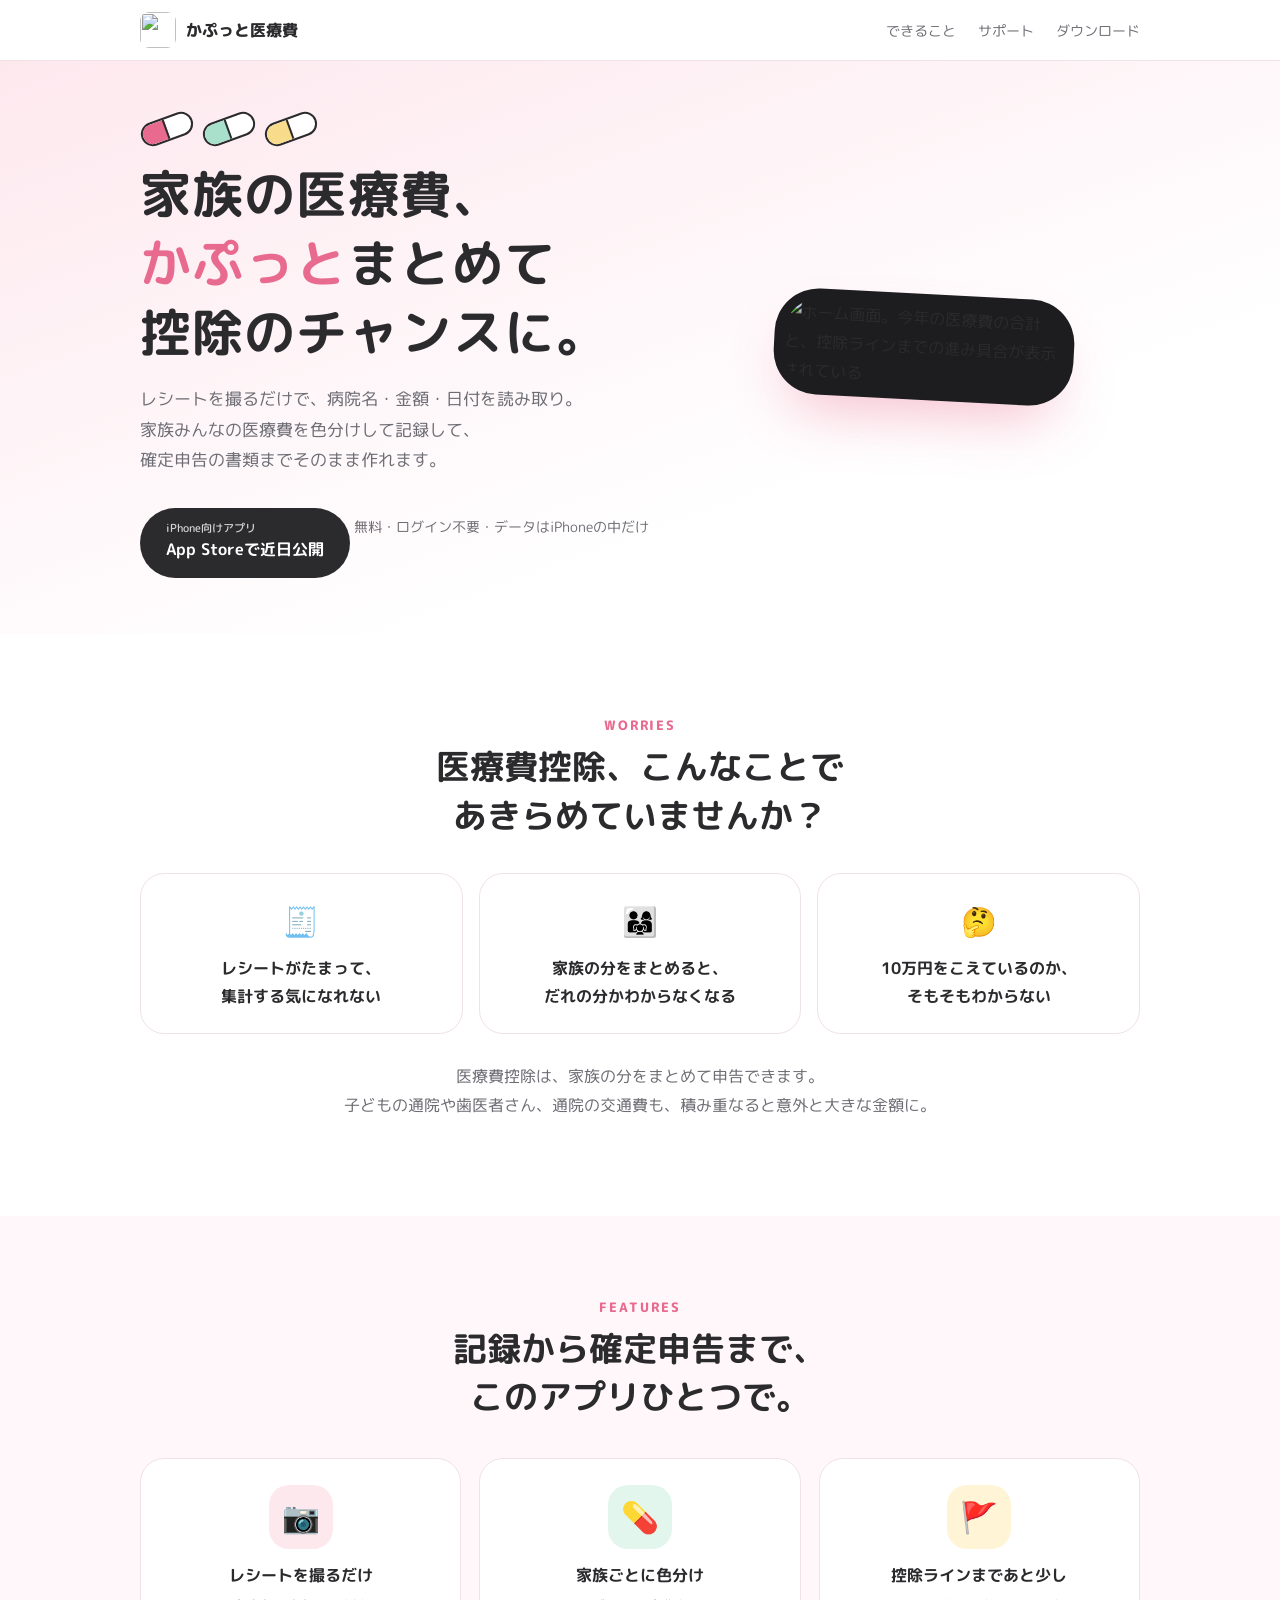
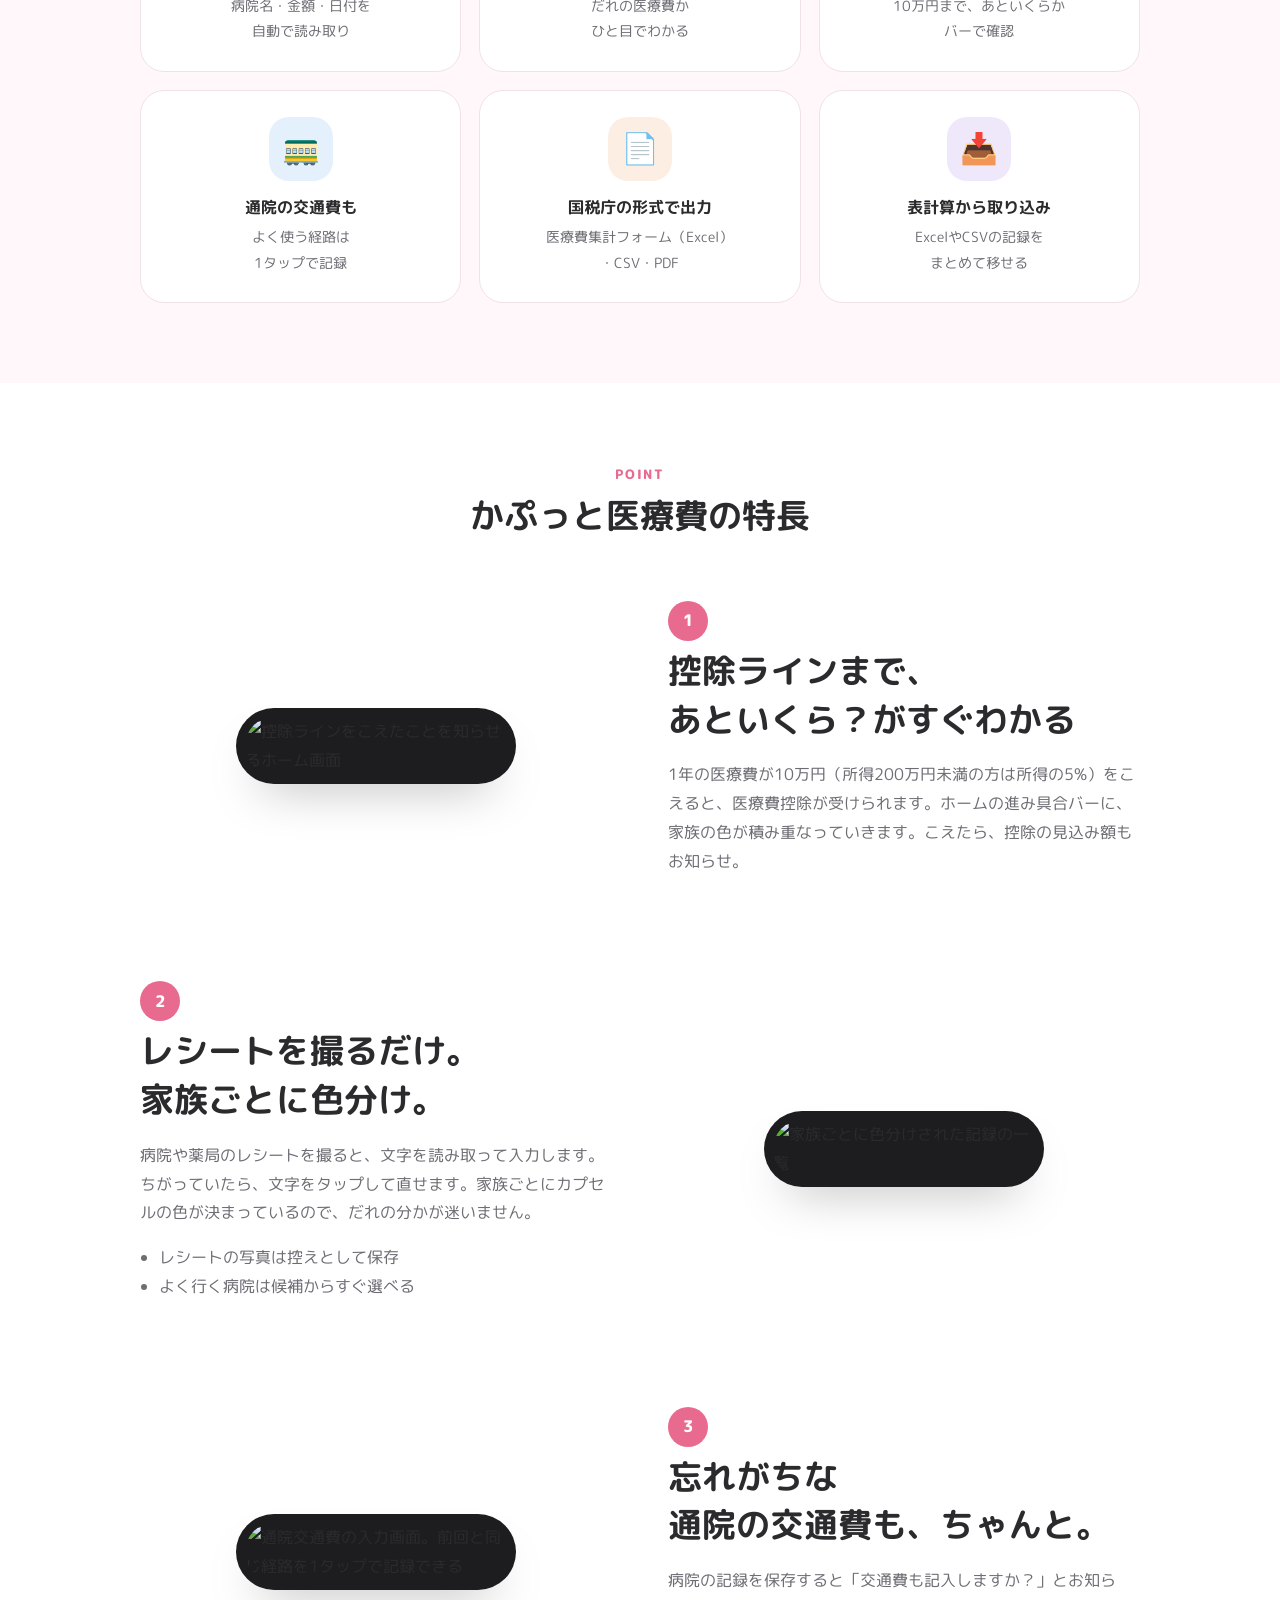
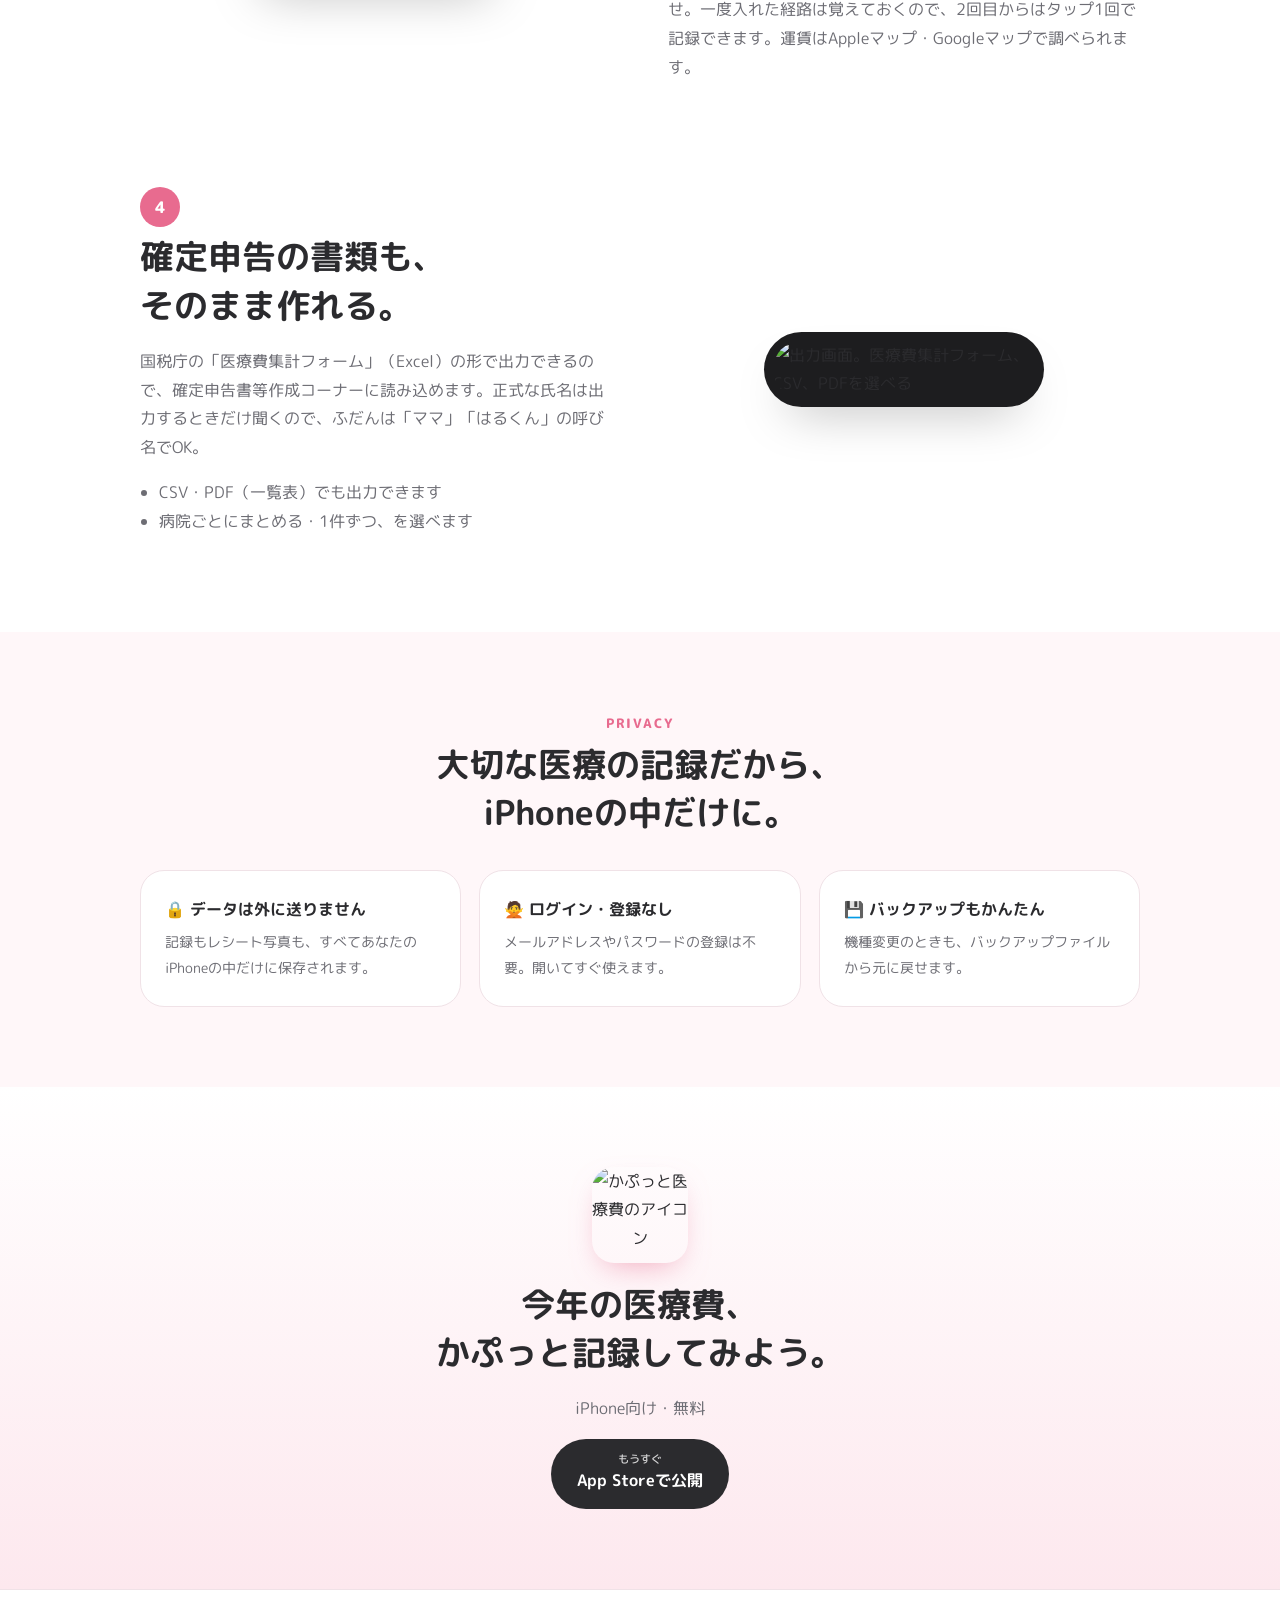
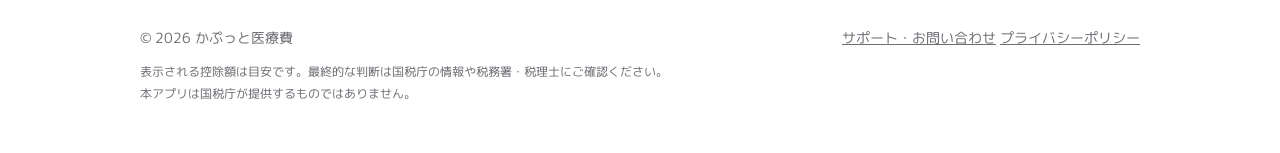
==== index.html @ 65423e8d "Add files via upload" ====
<!doctype html>
<html lang="ja">
<head>
<meta charset="utf-8">
<meta name="viewport" content="width=device-width, initial-scale=1">
<title>かぷっと医療費 ｜ 家族の医療費控除を、かぷっとかんたん記録</title>
<meta name="description" content="レシートを撮るだけで、家族みんなの医療費をかんたん記録。医療費控除の10万円ラインまであといくらかがひと目でわかり、国税庁の医療費集計フォームで出力できるiPhoneアプリです。">
<meta property="og:title" content="かぷっと医療費">
<meta property="og:description" content="家族の医療費控除を、かぷっとかんたん記録。">
<meta property="og:image" content="images/icon.png">
<link rel="icon" href="images/favicon.png">
<link rel="apple-touch-icon" href="images/icon.png">
<link rel="preconnect" href="https://fonts.googleapis.com">
<link rel="preconnect" href="https://fonts.gstatic.com" crossorigin>
<link href="https://fonts.googleapis.com/css2?family=M+PLUS+Rounded+1c:wght@400;500;700;800&display=swap" rel="stylesheet">
<link rel="stylesheet" href="style.css">
</head>
<body>

<header class="top">
  <div class="wrap">
    <a class="brand" href="./"><img src="images/icon.png" alt="">かぷっと医療費</a>
    <nav>
      <a href="#features">できること</a>
      <a href="support.html">サポート</a>
      <a href="#download">ダウンロード</a>
    </nav>
  </div>
</header>

<main>
  <!-- ヒーロー -->
  <div class="hero">
    <div class="wrap">
      <div>
        <div class="pills" aria-hidden="true">
          <i class="pill" style="--c: var(--pink)"></i>
          <i class="pill" style="--c: var(--mint)"></i>
          <i class="pill" style="--c: var(--lemon)"></i>
        </div>
        <h1>家族の医療費、<br><em>かぷっと</em>まとめて<br>控除のチャンスに。</h1>
        <p class="lead">レシートを撮るだけで、病院名・金額・日付を読み取り。<br class="pc">
          家族みんなの医療費を色分けして記録して、<br class="pc">確定申告の書類までそのまま作れます。</p>
        <a class="btn" href="#download"><span><small>iPhone向けアプリ</small>App Storeで近日公開</span></a>
        <div class="badge-soon">無料・ログイン不要・データはiPhoneの中だけ</div>
      </div>
      <div class="phone"><img src="images/01_home.jpg" alt="ホーム画面。今年の医療費の合計と、控除ラインまでの進み具合が表示されている"></div>
    </div>
  </div>

  <!-- お悩み -->
  <section>
    <div class="wrap center">
      <div class="eyebrow">Worries</div>
      <h2>医療費控除、こんなことで<br>あきらめていませんか？</h2>
      <div class="worries">
        <div class="worry"><span>🧾</span>レシートがたまって、<br>集計する気になれない</div>
        <div class="worry"><span>👨‍👩‍👧</span>家族の分をまとめると、<br>だれの分かわからなくなる</div>
        <div class="worry"><span>🤔</span>10万円をこえているのか、<br>そもそもわからない</div>
      </div>
      <p class="sub" style="margin-top:28px">医療費控除は、家族の分をまとめて申告できます。<br>子どもの通院や歯医者さん、通院の交通費も、積み重なると意外と大きな金額に。</p>
    </div>
  </section>

  <!-- できること -->
  <section class="alt" id="features">
    <div class="wrap center">
      <div class="eyebrow">Features</div>
      <h2>記録から確定申告まで、<br>このアプリひとつで。</h2>
      <div class="grid6">
        <div class="tile"><div class="ico" style="--c: var(--pink-soft)">📷</div><b>レシートを撮るだけ</b><p>病院名・金額・日付を<br>自動で読み取り</p></div>
        <div class="tile"><div class="ico" style="--c: #e3f6ee">💊</div><b>家族ごとに色分け</b><p>だれの医療費か<br>ひと目でわかる</p></div>
        <div class="tile"><div class="ico" style="--c: #fff4d6">🚩</div><b>控除ラインまであと少し</b><p>10万円まで、あといくらか<br>バーで確認</p></div>
        <div class="tile"><div class="ico" style="--c: #e4f0fb">🚃</div><b>通院の交通費も</b><p>よく使う経路は<br>1タップで記録</p></div>
        <div class="tile"><div class="ico" style="--c: #fdeee3">📄</div><b>国税庁の形式で出力</b><p>医療費集計フォーム（Excel）<br>・CSV・PDF</p></div>
        <div class="tile"><div class="ico" style="--c: #efe8fb">📥</div><b>表計算から取り込み</b><p>ExcelやCSVの記録を<br>まとめて移せる</p></div>
      </div>
    </div>
  </section>

  <!-- 特長 -->
  <section>
    <div class="wrap">
      <div class="center" style="margin-bottom:60px">
        <div class="eyebrow">Point</div>
        <h2>かぷっと医療費の特長</h2>
      </div>

      <div class="feature">
        <div class="shot"><img src="images/01_home.jpg" alt="控除ラインをこえたことを知らせるホーム画面"></div>
        <div>
          <span class="num">1</span>
          <h2>控除ラインまで、<br>あといくら？がすぐわかる</h2>
          <p class="sub">1年の医療費が10万円（所得200万円未満の方は所得の5%）をこえると、医療費控除が受けられます。ホームの進み具合バーに、家族の色が積み重なっていきます。こえたら、控除の見込み額もお知らせ。</p>
        </div>
      </div>

      <div class="feature reverse">
        <div class="shot"><img src="images/02_records.jpg" alt="家族ごとに色分けされた記録の一覧"></div>
        <div>
          <span class="num">2</span>
          <h2>レシートを撮るだけ。<br>家族ごとに色分け。</h2>
          <p class="sub">病院や薬局のレシートを撮ると、文字を読み取って入力します。ちがっていたら、文字をタップして直せます。家族ごとにカプセルの色が決まっているので、だれの分かが迷いません。</p>
          <ul>
            <li>レシートの写真は控えとして保存</li>
            <li>よく行く病院は候補からすぐ選べる</li>
          </ul>
        </div>
      </div>

      <div class="feature">
        <div class="shot"><img src="images/03_transport.jpg" alt="通院交通費の入力画面。前回と同じ経路を1タップで記録できる"></div>
        <div>
          <span class="num">3</span>
          <h2>忘れがちな<br>通院の交通費も、ちゃんと。</h2>
          <p class="sub">病院の記録を保存すると「交通費も記入しますか？」とお知らせ。一度入れた経路は覚えておくので、2回目からはタップ1回で記録できます。運賃はAppleマップ・Googleマップで調べられます。</p>
        </div>
      </div>

      <div class="feature reverse">
        <div class="shot"><img src="images/04_export.jpg" alt="出力画面。医療費集計フォーム、CSV、PDFを選べる"></div>
        <div>
          <span class="num">4</span>
          <h2>確定申告の書類も、<br>そのまま作れる。</h2>
          <p class="sub">国税庁の「医療費集計フォーム」（Excel）の形で出力できるので、確定申告書等作成コーナーに読み込めます。正式な氏名は出力するときだけ聞くので、ふだんは「ママ」「はるくん」の呼び名でOK。</p>
          <ul>
            <li>CSV・PDF（一覧表）でも出力できます</li>
            <li>病院ごとにまとめる・1件ずつ、を選べます</li>
          </ul>
        </div>
      </div>
    </div>
  </section>

  <!-- 安心 -->
  <section class="alt">
    <div class="wrap center">
      <div class="eyebrow">Privacy</div>
      <h2>大切な医療の記録だから、<br>iPhoneの中だけに。</h2>
      <div class="trust" style="text-align:left">
        <div><b>🔒 データは外に送りません</b><p>記録もレシート写真も、すべてあなたのiPhoneの中だけに保存されます。</p></div>
        <div><b>🙅 ログイン・登録なし</b><p>メールアドレスやパスワードの登録は不要。開いてすぐ使えます。</p></div>
        <div><b>💾 バックアップもかんたん</b><p>機種変更のときも、バックアップファイルから元に戻せます。</p></div>
      </div>
    </div>
  </section>

  <!-- ダウンロード -->
  <section class="cta" id="download">
    <div class="wrap">
      <img class="icon" src="images/icon.png" alt="かぷっと医療費のアイコン">
      <h2>今年の医療費、<br>かぷっと記録してみよう。</h2>
      <p class="sub">iPhone向け・無料</p>
      <a class="btn" href="#download"><span><small>もうすぐ</small>App Storeで公開</span></a>
    </div>
  </section>
</main>

<footer>
  <div class="wrap">
    <div>
      <div>© 2026 かぷっと医療費</div>
      <div class="note">表示される控除額は目安です。最終的な判断は国税庁の情報や税務署・税理士にご確認ください。<br>
        本アプリは国税庁が提供するものではありません。</div>
    </div>
    <div>
      <a href="support.html">サポート・お問い合わせ</a>
      <a href="privacy.html">プライバシーポリシー</a>
    </div>
  </div>
</footer>

</body>
</html>
---- style.css ----
:root {
  --pink: #e86b8f;
  --pink-soft: #fde8ee;
  --mint: #a8e0cc;
  --lemon: #f8dc8c;
  --sky: #b8d6f0;
  --peach: #f6c9ab;
  --text: #2b2b2e;
  --sub: #6d6d74;
  --bg: #ffffff;
  --bg-alt: #fff7f9;
  --card: #ffffff;
  --line: #f0e2e7;
  --radius: 24px;
}
@media (prefers-color-scheme: dark) {
  :root {
    --text: #f2f2f5; --sub: #a9a9b2; --bg: #17161a; --bg-alt: #201d22; --card: #26232a; --line: #36303a;
    --pink-soft: #3a2630;
  }
}

* { box-sizing: border-box; }
html { scroll-behavior: smooth; }
body {
  margin: 0; background: var(--bg); color: var(--text);
  font-family: "M PLUS Rounded 1c", -apple-system, "Hiragino Maru Gothic ProN", "Hiragino Sans", sans-serif;
  line-height: 1.8; -webkit-font-smoothing: antialiased;
}
img { max-width: 100%; display: block; }
a { color: var(--pink); }
.wrap { max-width: 1040px; margin: 0 auto; padding: 0 20px; }

/* ヘッダー */
.top { position: sticky; top: 0; z-index: 10; background: color-mix(in srgb, var(--bg) 85%, transparent);
       backdrop-filter: blur(12px); border-bottom: 1px solid var(--line); }
.top .wrap { display: flex; align-items: center; justify-content: space-between; height: 60px; }
.brand { display: flex; align-items: center; gap: 10px; font-weight: 800; color: var(--text); text-decoration: none; }
.brand img { width: 36px; height: 36px; border-radius: 9px; }
.top nav a { color: var(--sub); text-decoration: none; font-size: 0.9rem; margin-left: 18px; }
.top nav a:hover { color: var(--pink); }

/* ボタン */
.btn { display: inline-flex; align-items: center; gap: 10px; background: var(--text); color: var(--bg);
       padding: 14px 26px; border-radius: 999px; font-weight: 700; text-decoration: none; }
.btn small { display: block; font-size: 0.7rem; font-weight: 500; opacity: 0.8; line-height: 1.2; }
.btn .apple { font-size: 1.6rem; line-height: 1; }
.badge-soon { display: inline-block; margin-top: 12px; font-size: 0.85rem; color: var(--sub); }

/* ヒーロー */
.hero { background: linear-gradient(160deg, var(--pink-soft), var(--bg) 70%); overflow: hidden; }
.hero .wrap { display: grid; grid-template-columns: 1.1fr 0.9fr; gap: 40px; align-items: center; padding-top: 56px; padding-bottom: 56px; }
.hero h1 { font-size: clamp(2rem, 5vw, 3.2rem); line-height: 1.35; margin: 0 0 18px; letter-spacing: 0.02em; }
.hero h1 em { font-style: normal; color: var(--pink); }
.hero p.lead { font-size: 1.05rem; color: var(--sub); margin: 0 0 28px; }
.pills { display: flex; gap: 8px; margin-bottom: 18px; }
.pill { width: 54px; height: 24px; border: 2.5px solid var(--text); border-radius: 999px; position: relative; overflow: hidden; transform: rotate(-20deg); background: #fff; }
.pill::before { content: ""; position: absolute; inset: 0 50% 0 0; background: var(--c); border-right: 2.5px solid var(--text); }
.phone { justify-self: center; width: min(300px, 80%); border-radius: 44px; padding: 10px; background: #1d1d1f;
         box-shadow: 0 30px 60px -20px rgba(232, 107, 143, 0.45); transform: rotate(3deg); }
.phone img { border-radius: 34px; }

/* セクション共通 */
section { padding: 80px 0; }
section.alt { background: var(--bg-alt); }
.eyebrow { color: var(--pink); font-weight: 800; letter-spacing: 0.15em; font-size: 0.8rem; text-transform: uppercase; }
h2 { font-size: clamp(1.5rem, 3.4vw, 2.1rem); line-height: 1.45; margin: 6px 0 16px; }
.center { text-align: center; }
.sub { color: var(--sub); }

/* お悩み */
.worries { display: grid; grid-template-columns: repeat(3, 1fr); gap: 16px; margin-top: 32px; }
.worry { background: var(--card); border: 1px solid var(--line); border-radius: var(--radius); padding: 22px; font-weight: 600; }
.worry span { display: block; font-size: 1.8rem; margin-bottom: 6px; }

/* できること */
.grid6 { display: grid; grid-template-columns: repeat(3, 1fr); gap: 18px; margin-top: 36px; }
.tile { background: var(--card); border-radius: var(--radius); padding: 26px 22px; text-align: center; border: 1px solid var(--line); }
.tile .ico { width: 64px; height: 64px; margin: 0 auto 12px; border-radius: 20px; display: grid; place-items: center; font-size: 1.9rem; background: var(--c); }
.tile b { display: block; font-size: 1rem; margin-bottom: 4px; }
.tile p { margin: 0; font-size: 0.88rem; color: var(--sub); }

/* 特長（左右交互） */
.feature { display: grid; grid-template-columns: 1fr 1fr; gap: 56px; align-items: center; }
.feature + .feature { margin-top: 90px; }
.feature.reverse .shot { order: 2; }
.feature .shot { justify-self: center; width: min(280px, 80%); border-radius: 40px; padding: 9px; background: #1d1d1f; box-shadow: 0 24px 50px -24px rgba(0,0,0,0.35); }
.feature .shot img { border-radius: 31px; }
.num { display: inline-grid; place-items: center; width: 40px; height: 40px; border-radius: 50%; background: var(--pink); color: #fff; font-weight: 800; }
.feature ul { padding-left: 1.2em; color: var(--sub); }

/* 安心 */
.trust { display: grid; grid-template-columns: repeat(3, 1fr); gap: 18px; margin-top: 32px; }
.trust div { background: var(--card); border-radius: var(--radius); padding: 24px; border: 1px solid var(--line); }
.trust b { display: block; margin-bottom: 6px; }
.trust p { margin: 0; font-size: 0.9rem; color: var(--sub); }

/* 最後の呼びかけ */
.cta { text-align: center; background: linear-gradient(180deg, var(--bg), var(--pink-soft)); }
.cta img.icon { width: 96px; height: 96px; border-radius: 22px; margin: 0 auto 18px; box-shadow: 0 12px 30px -12px rgba(232,107,143,.6); }

/* フッター */
footer { padding: 36px 0 48px; border-top: 1px solid var(--line); font-size: 0.85rem; color: var(--sub); }
footer .wrap { display: flex; flex-wrap: wrap; gap: 12px 24px; justify-content: space-between; }
footer a { color: var(--sub); }
.note { font-size: 0.78rem; color: var(--sub); margin-top: 10px; }

/* 文章ページ（プライバシー・サポート） */
.doc { max-width: 760px; margin: 0 auto; padding: 48px 20px 80px; }
.doc h1 { font-size: 1.7rem; color: var(--pink); margin-bottom: 0.2em; }
.doc h2 { font-size: 1.1rem; margin-top: 2.2em; border-left: 5px solid var(--pink); padding-left: 12px; }
.doc .date { color: var(--sub); font-size: 0.85rem; }
.faq details { background: var(--card); border: 1px solid var(--line); border-radius: 18px; padding: 16px 20px; margin: 12px 0; }
.faq summary { font-weight: 700; cursor: pointer; }
.faq details p { margin: 10px 0 0; color: var(--sub); }

@media (max-width: 760px) {
  br.pc { display: none; }
  .hero .wrap, .feature { grid-template-columns: 1fr; }
  .feature.reverse .shot { order: 0; }
  .worries, .grid6, .trust { grid-template-columns: 1fr; }
  .grid6 { grid-template-columns: repeat(2, 1fr); }
  .top nav a:not(:last-child) { display: none; }
  section { padding: 60px 0; }
}
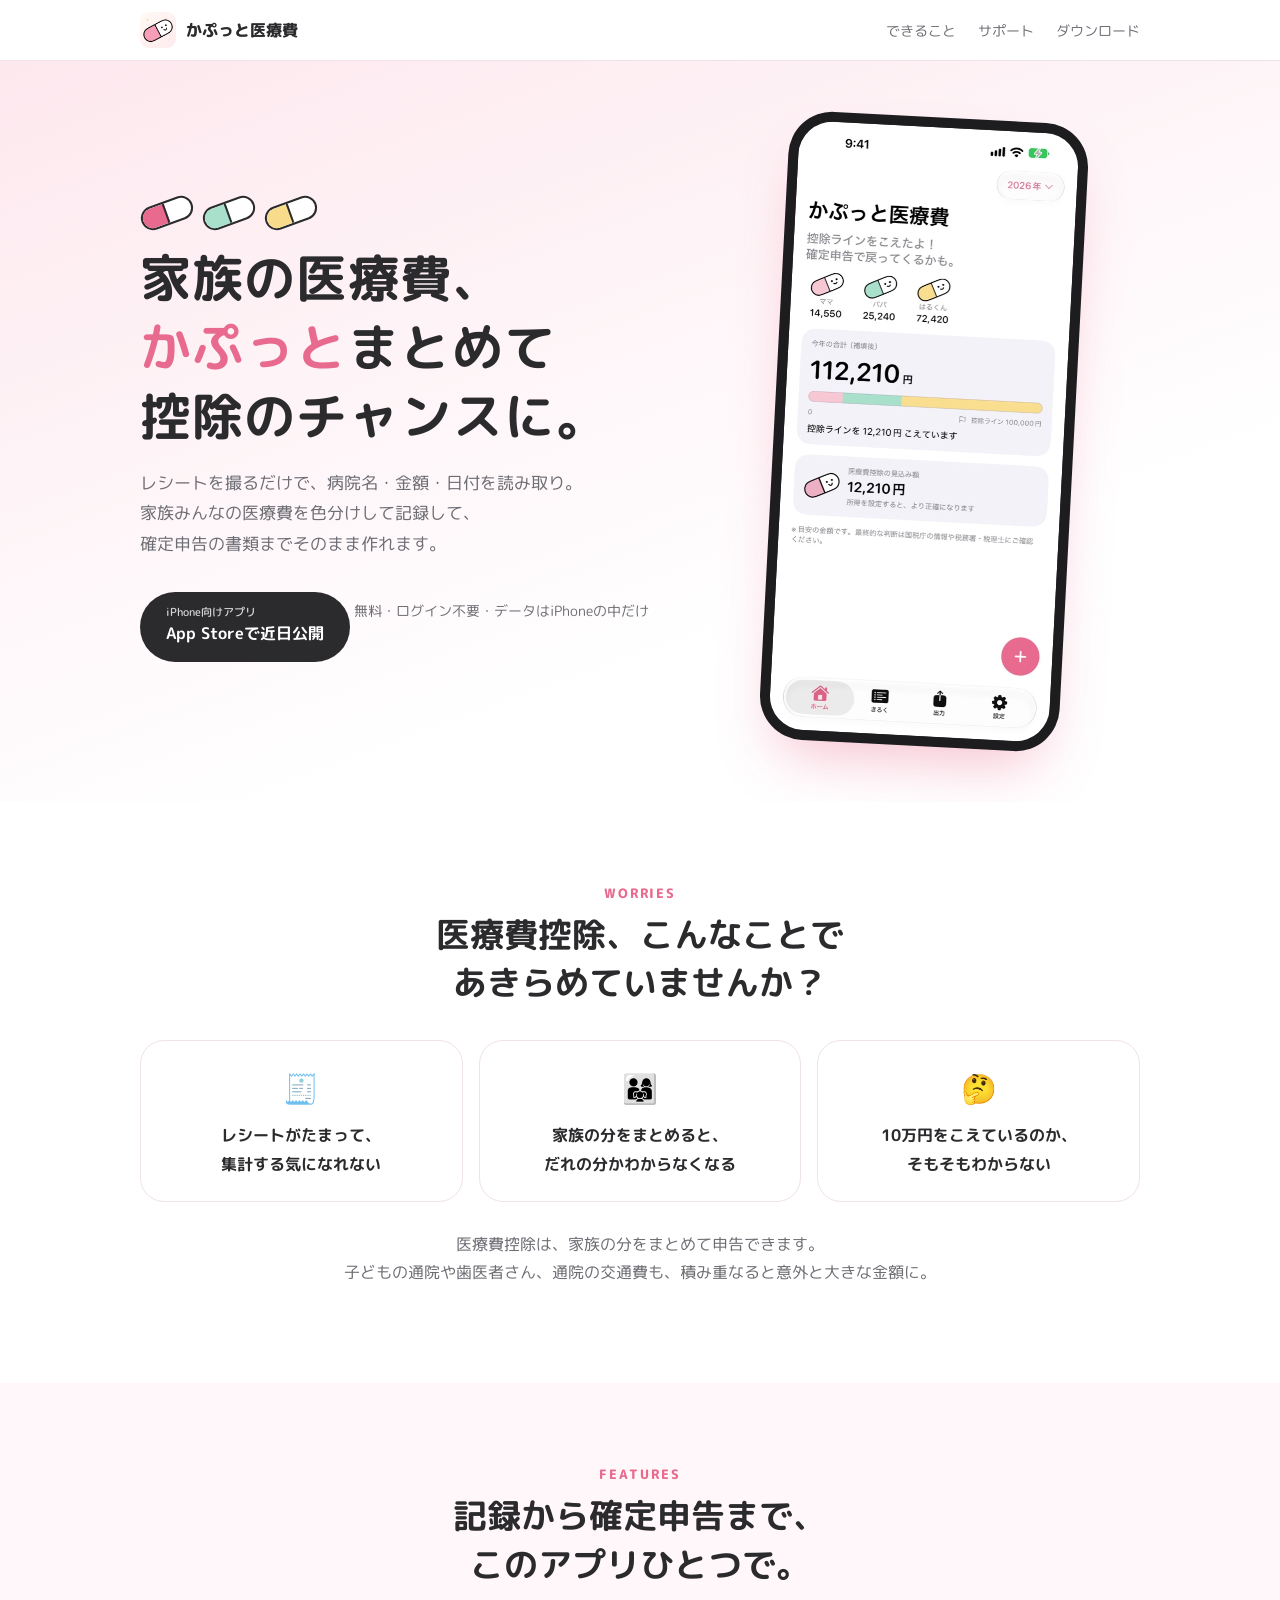
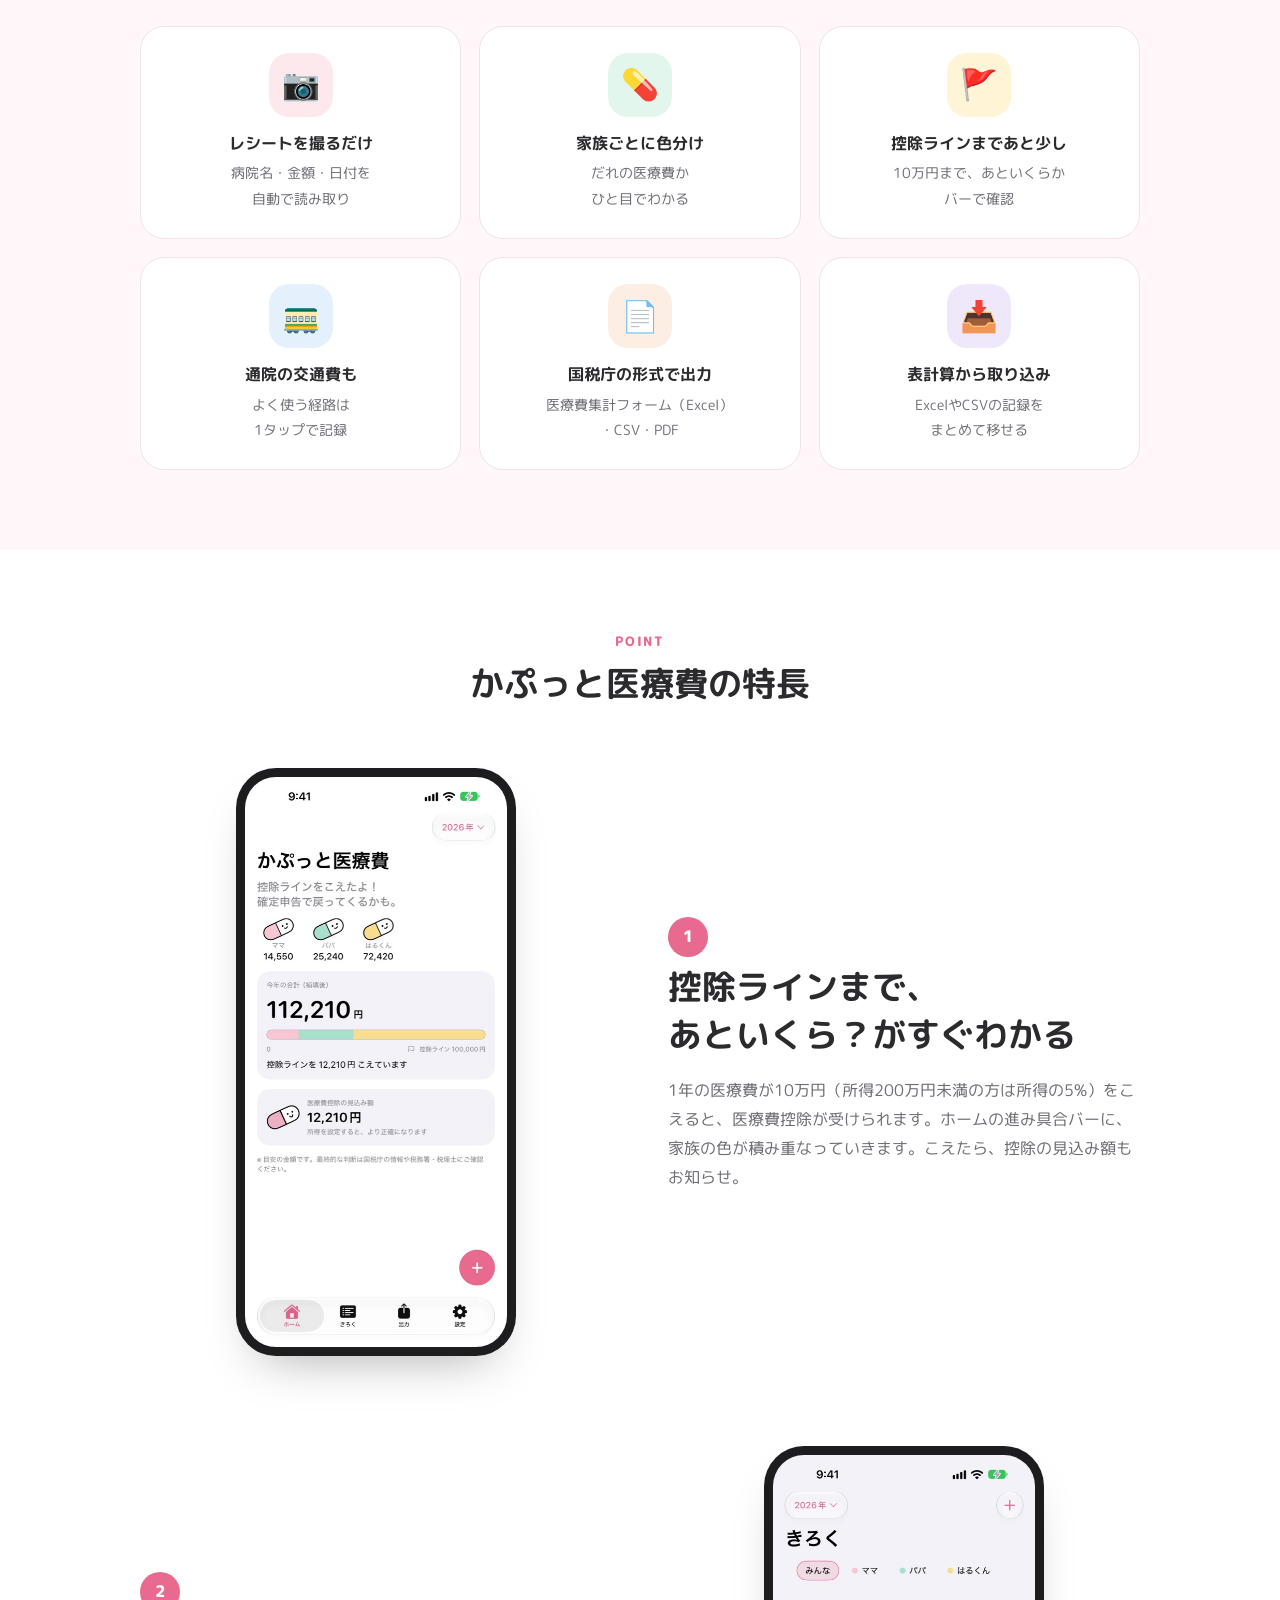
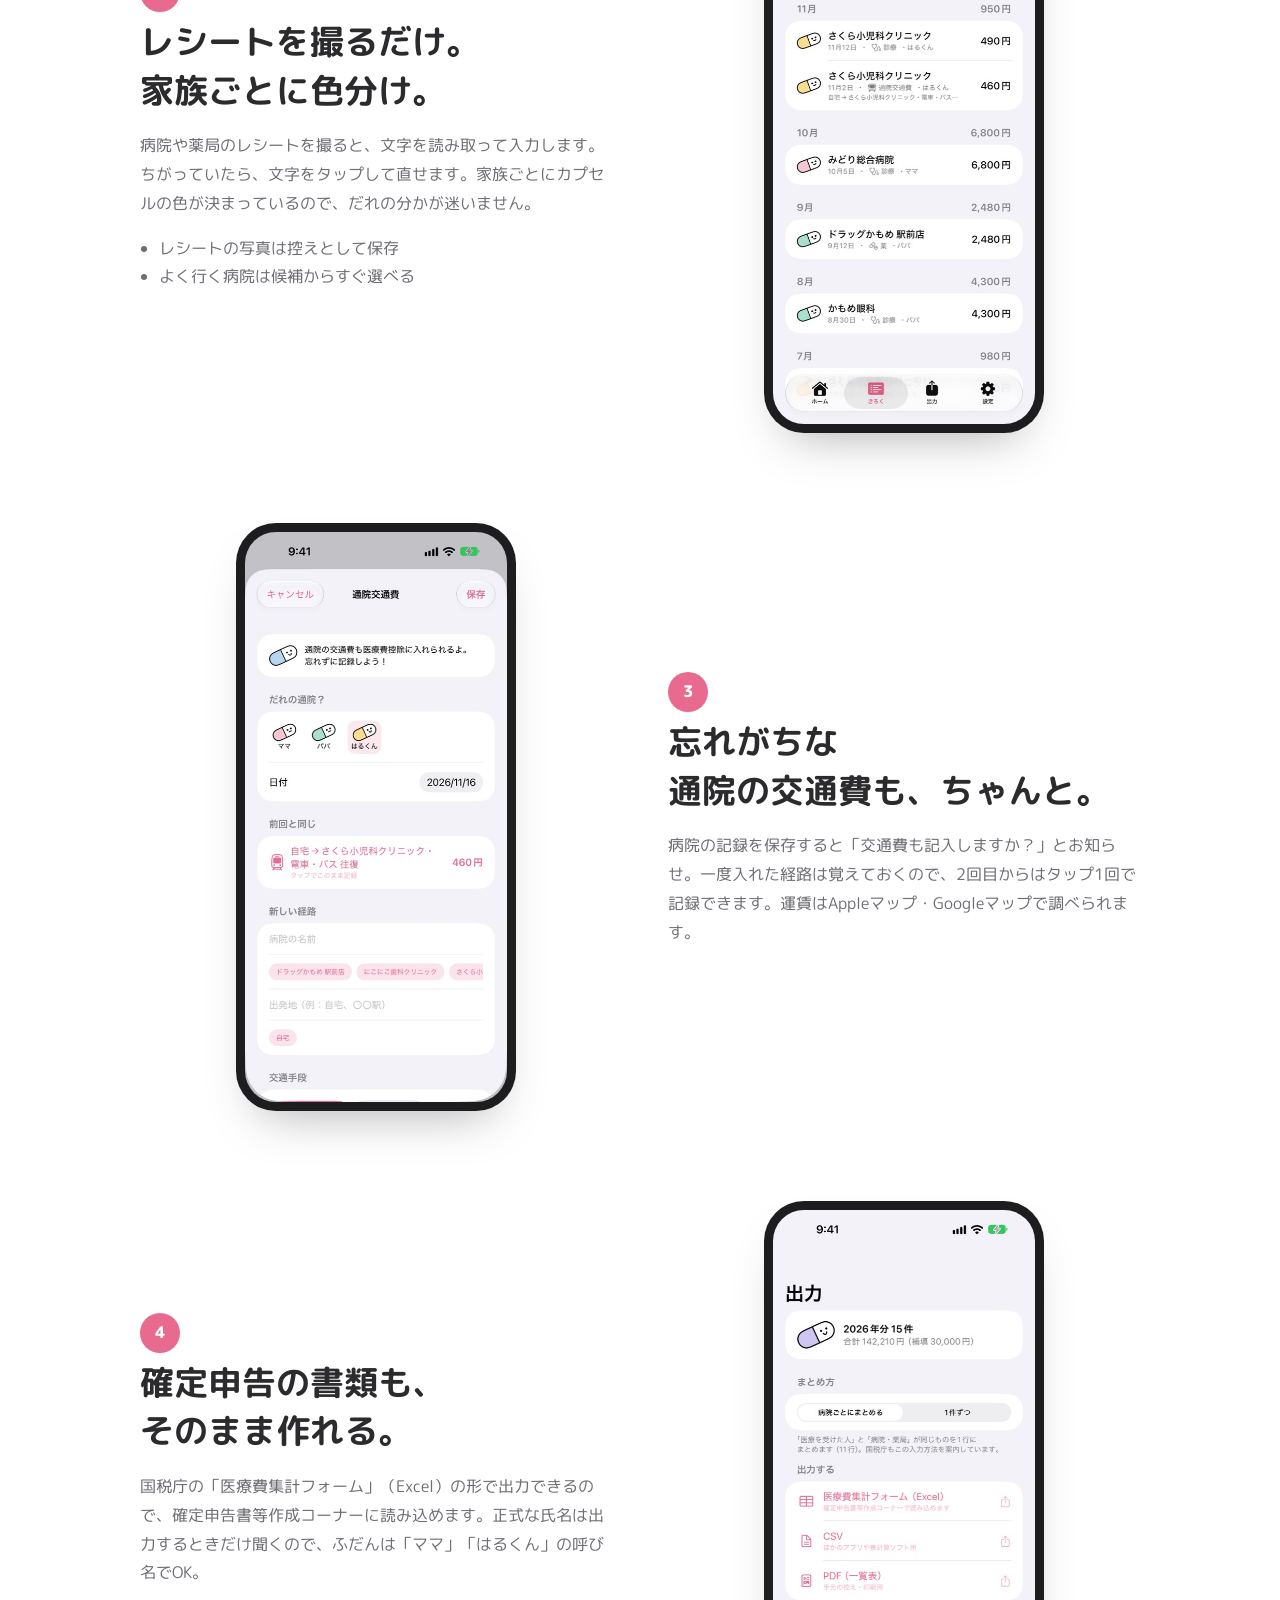
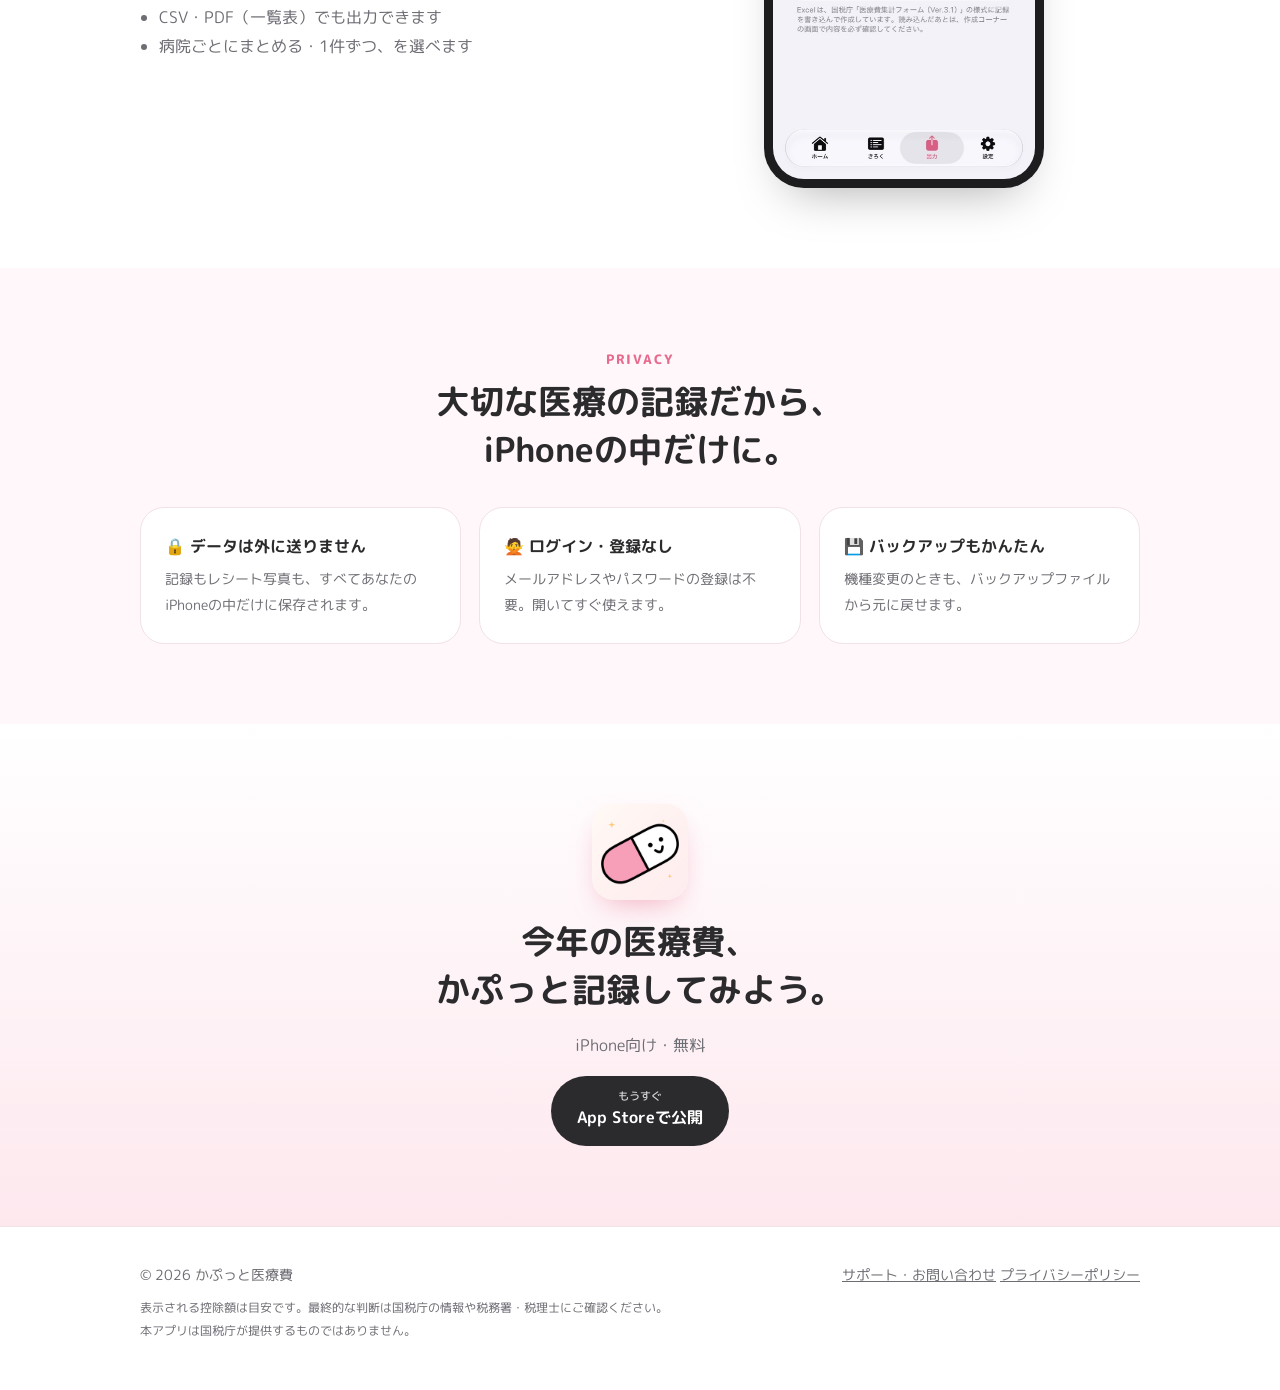
==== commit bd3f0677: "Add files via upload" ====
--- a/index.html
+++ b/index.html
@@ -7,9 +7,9 @@
 <meta name="description" content="レシートを撮るだけで、家族みんなの医療費をかんたん記録。医療費控除の10万円ラインまであといくらかがひと目でわかり、国税庁の医療費集計フォームで出力できるiPhoneアプリです。">
 <meta property="og:title" content="かぷっと医療費">
 <meta property="og:description" content="家族の医療費控除を、かぷっとかんたん記録。">
-<meta property="og:image" content="images/icon.png">
-<link rel="icon" href="images/favicon.png">
-<link rel="apple-touch-icon" href="images/icon.png">
+<meta property="og:image" content="icon.png">
+<link rel="icon" href="favicon.png">
+<link rel="apple-touch-icon" href="icon.png">
 <link rel="preconnect" href="https://fonts.googleapis.com">
 <link rel="preconnect" href="https://fonts.gstatic.com" crossorigin>
 <link href="https://fonts.googleapis.com/css2?family=M+PLUS+Rounded+1c:wght@400;500;700;800&display=swap" rel="stylesheet">
@@ -19,7 +19,7 @@
 
 <header class="top">
   <div class="wrap">
-    <a class="brand" href="./"><img src="images/icon.png" alt="">かぷっと医療費</a>
+    <a class="brand" href="./"><img src="icon.png" alt="">かぷっと医療費</a>
     <nav>
       <a href="#features">できること</a>
       <a href="support.html">サポート</a>
@@ -44,7 +44,7 @@
         <a class="btn" href="#download"><span><small>iPhone向けアプリ</small>App Storeで近日公開</span></a>
         <div class="badge-soon">無料・ログイン不要・データはiPhoneの中だけ</div>
       </div>
-      <div class="phone"><img src="images/01_home.jpg" alt="ホーム画面。今年の医療費の合計と、控除ラインまでの進み具合が表示されている"></div>
+      <div class="phone"><img src="01_home.jpg" alt="ホーム画面。今年の医療費の合計と、控除ラインまでの進み具合が表示されている"></div>
     </div>
   </div>
 
@@ -87,7 +87,7 @@
       </div>
 
       <div class="feature">
-        <div class="shot"><img src="images/01_home.jpg" alt="控除ラインをこえたことを知らせるホーム画面"></div>
+        <div class="shot"><img src="01_home.jpg" alt="控除ラインをこえたことを知らせるホーム画面"></div>
         <div>
           <span class="num">1</span>
           <h2>控除ラインまで、<br>あといくら？がすぐわかる</h2>
@@ -96,7 +96,7 @@
       </div>
 
       <div class="feature reverse">
-        <div class="shot"><img src="images/02_records.jpg" alt="家族ごとに色分けされた記録の一覧"></div>
+        <div class="shot"><img src="02_records.jpg" alt="家族ごとに色分けされた記録の一覧"></div>
         <div>
           <span class="num">2</span>
           <h2>レシートを撮るだけ。<br>家族ごとに色分け。</h2>
@@ -109,7 +109,7 @@
       </div>
 
       <div class="feature">
-        <div class="shot"><img src="images/03_transport.jpg" alt="通院交通費の入力画面。前回と同じ経路を1タップで記録できる"></div>
+        <div class="shot"><img src="03_transport.jpg" alt="通院交通費の入力画面。前回と同じ経路を1タップで記録できる"></div>
         <div>
           <span class="num">3</span>
           <h2>忘れがちな<br>通院の交通費も、ちゃんと。</h2>
@@ -118,7 +118,7 @@
       </div>
 
       <div class="feature reverse">
-        <div class="shot"><img src="images/04_export.jpg" alt="出力画面。医療費集計フォーム、CSV、PDFを選べる"></div>
+        <div class="shot"><img src="04_export.jpg" alt="出力画面。医療費集計フォーム、CSV、PDFを選べる"></div>
         <div>
           <span class="num">4</span>
           <h2>確定申告の書類も、<br>そのまま作れる。</h2>
@@ -148,7 +148,7 @@
   <!-- ダウンロード -->
   <section class="cta" id="download">
     <div class="wrap">
-      <img class="icon" src="images/icon.png" alt="かぷっと医療費のアイコン">
+      <img class="icon" src="icon.png" alt="かぷっと医療費のアイコン">
       <h2>今年の医療費、<br>かぷっと記録してみよう。</h2>
       <p class="sub">iPhone向け・無料</p>
       <a class="btn" href="#download"><span><small>もうすぐ</small>App Storeで公開</span></a>
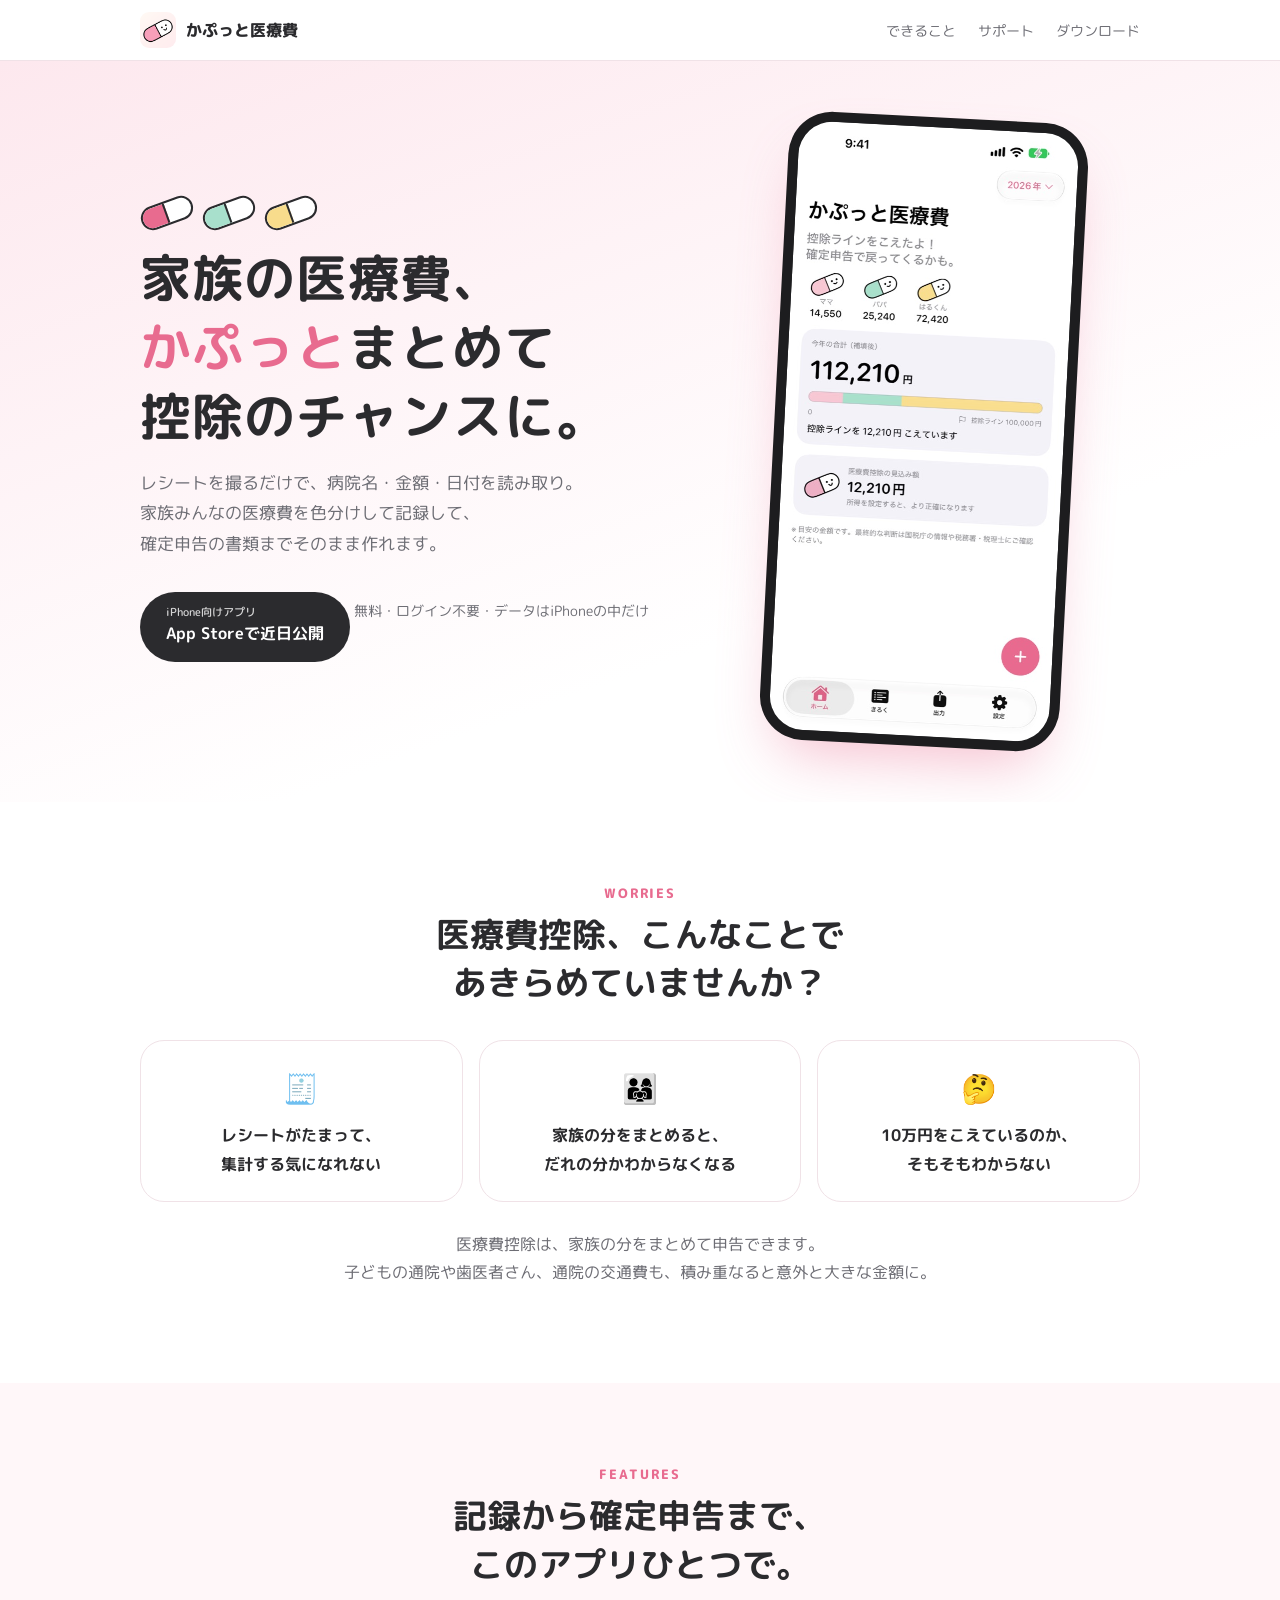
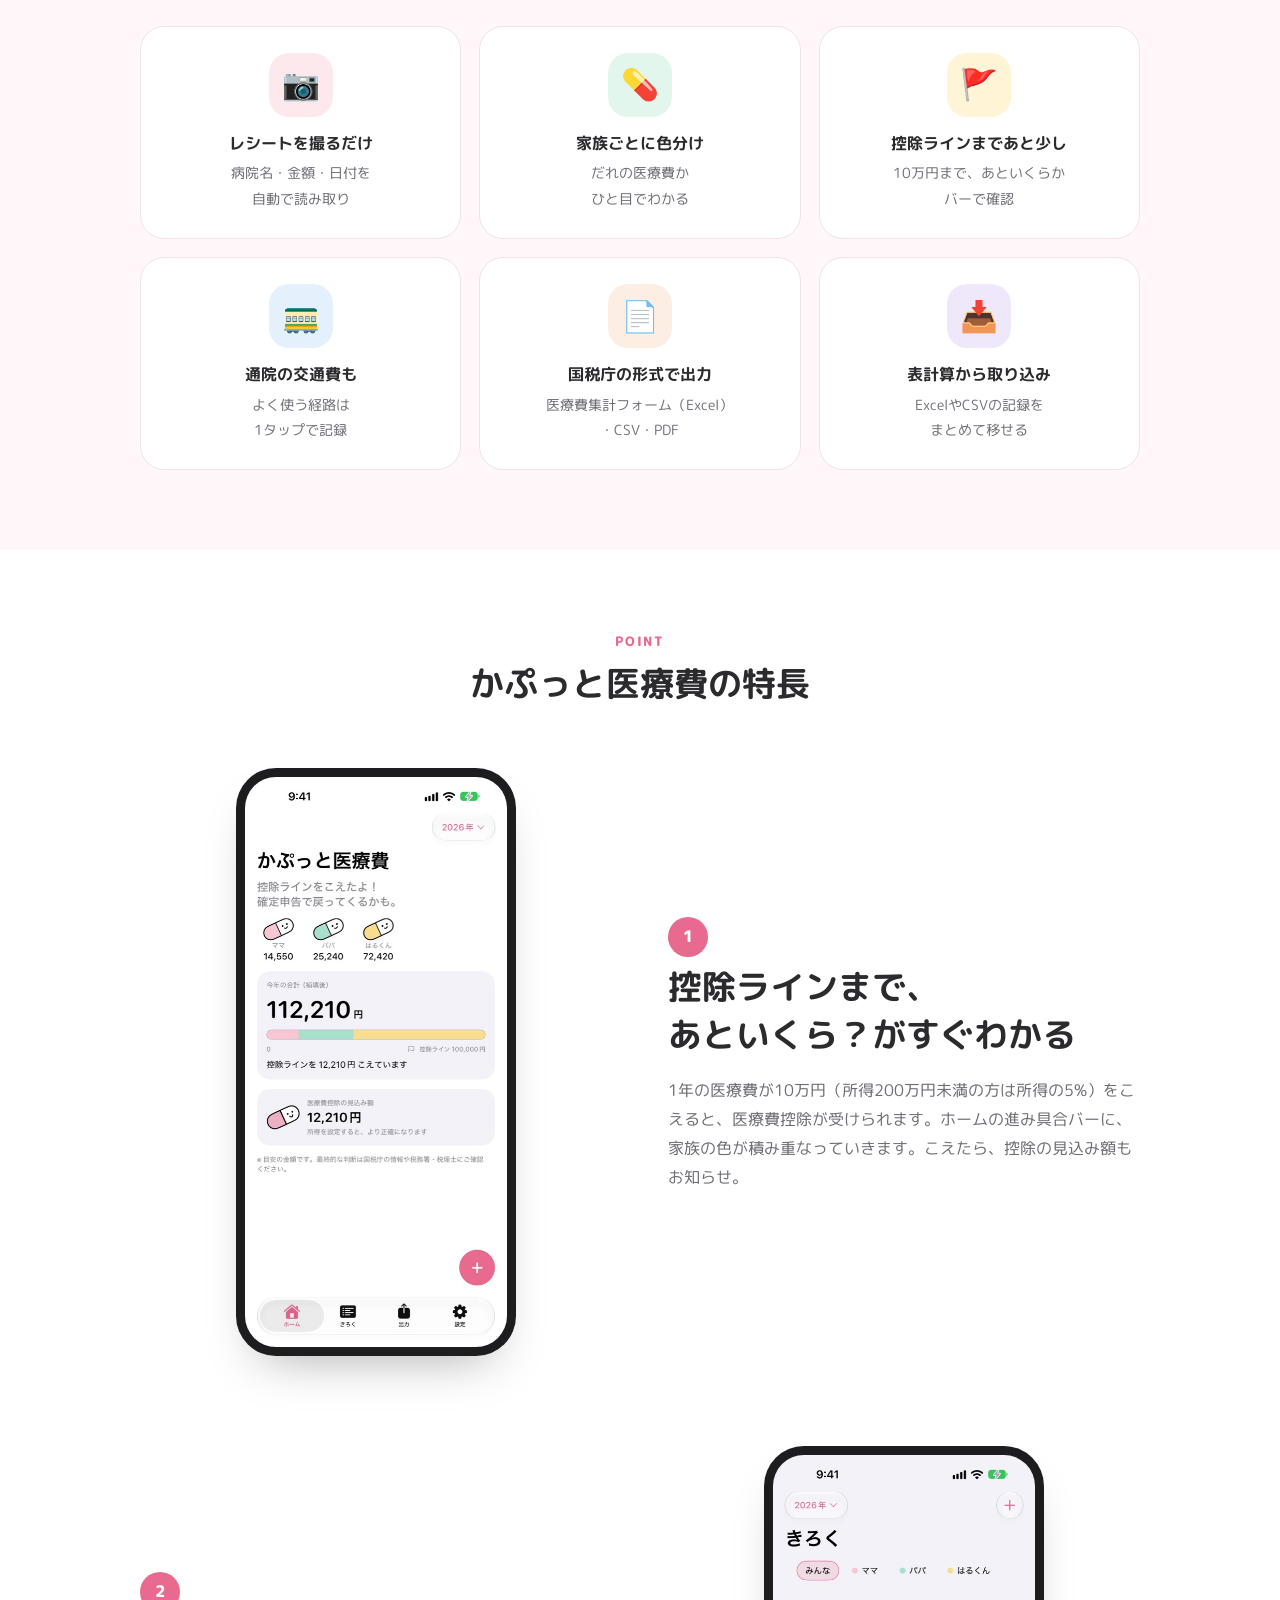
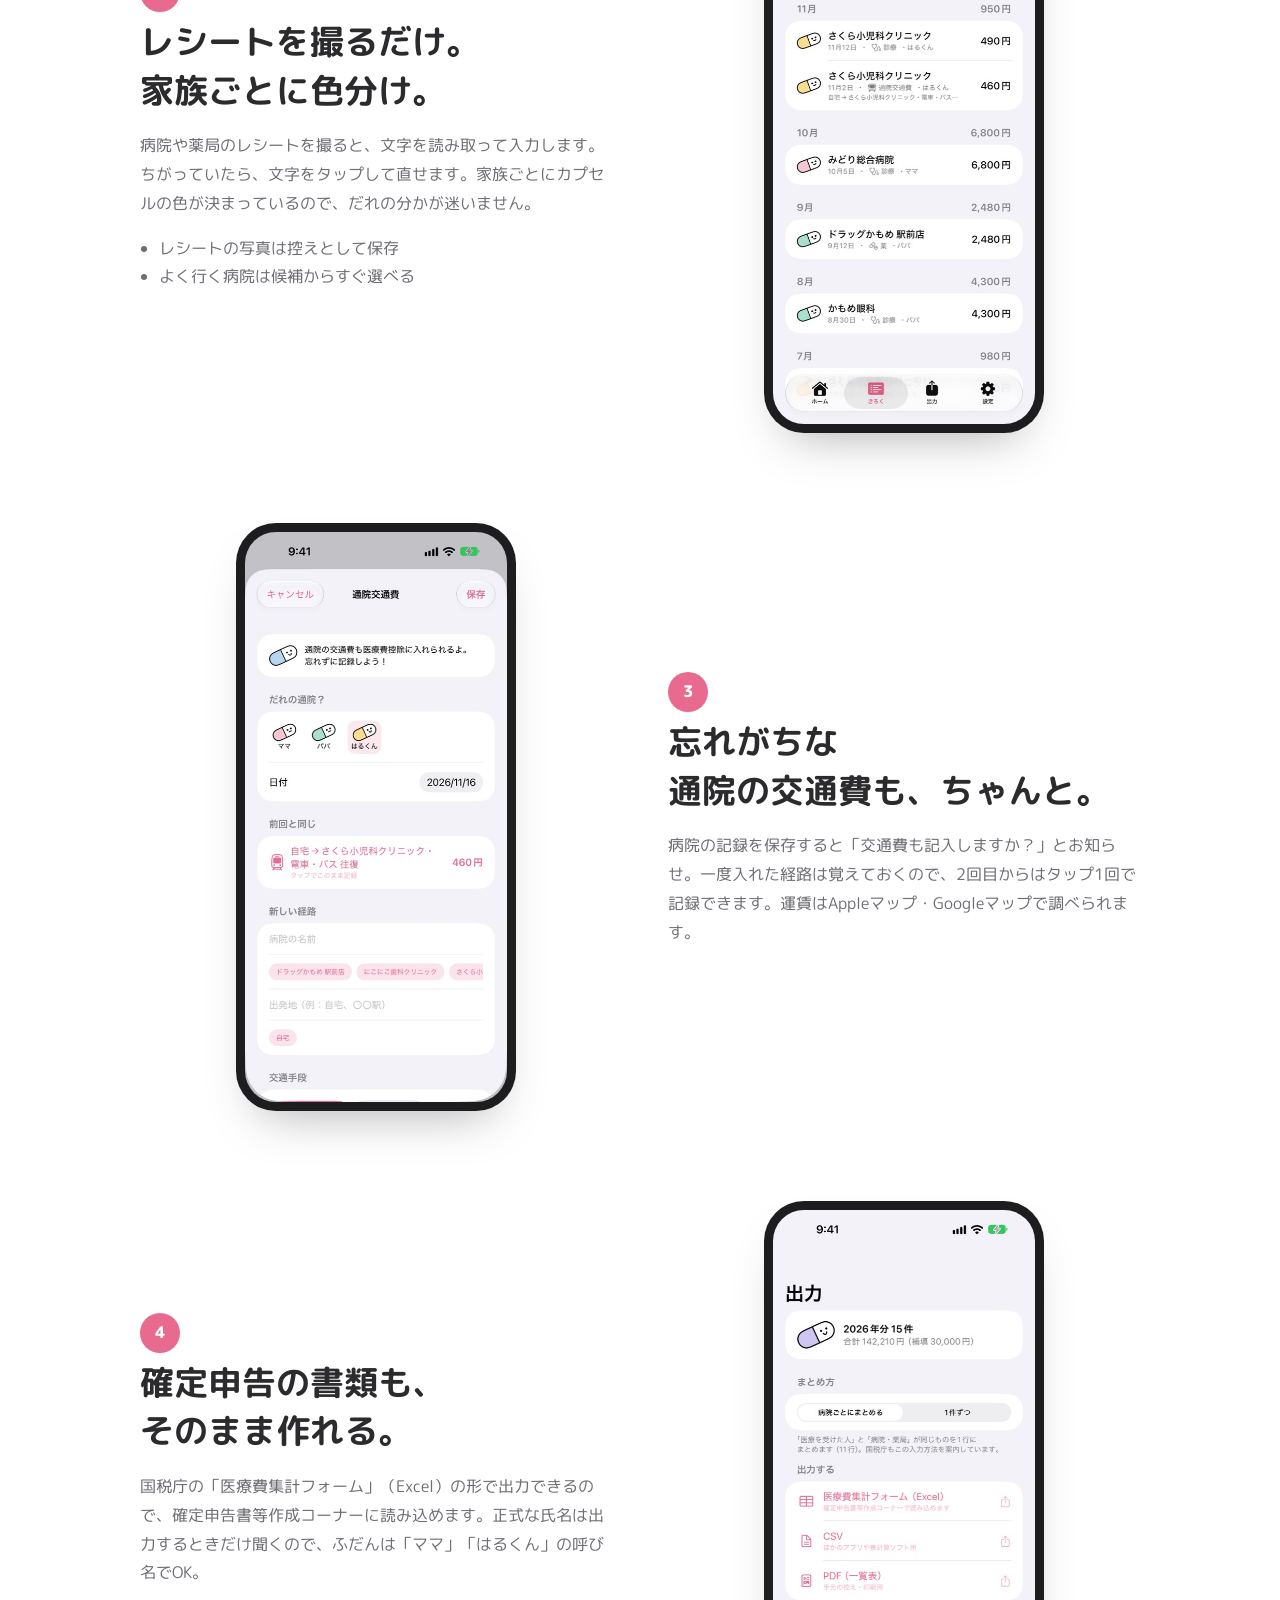
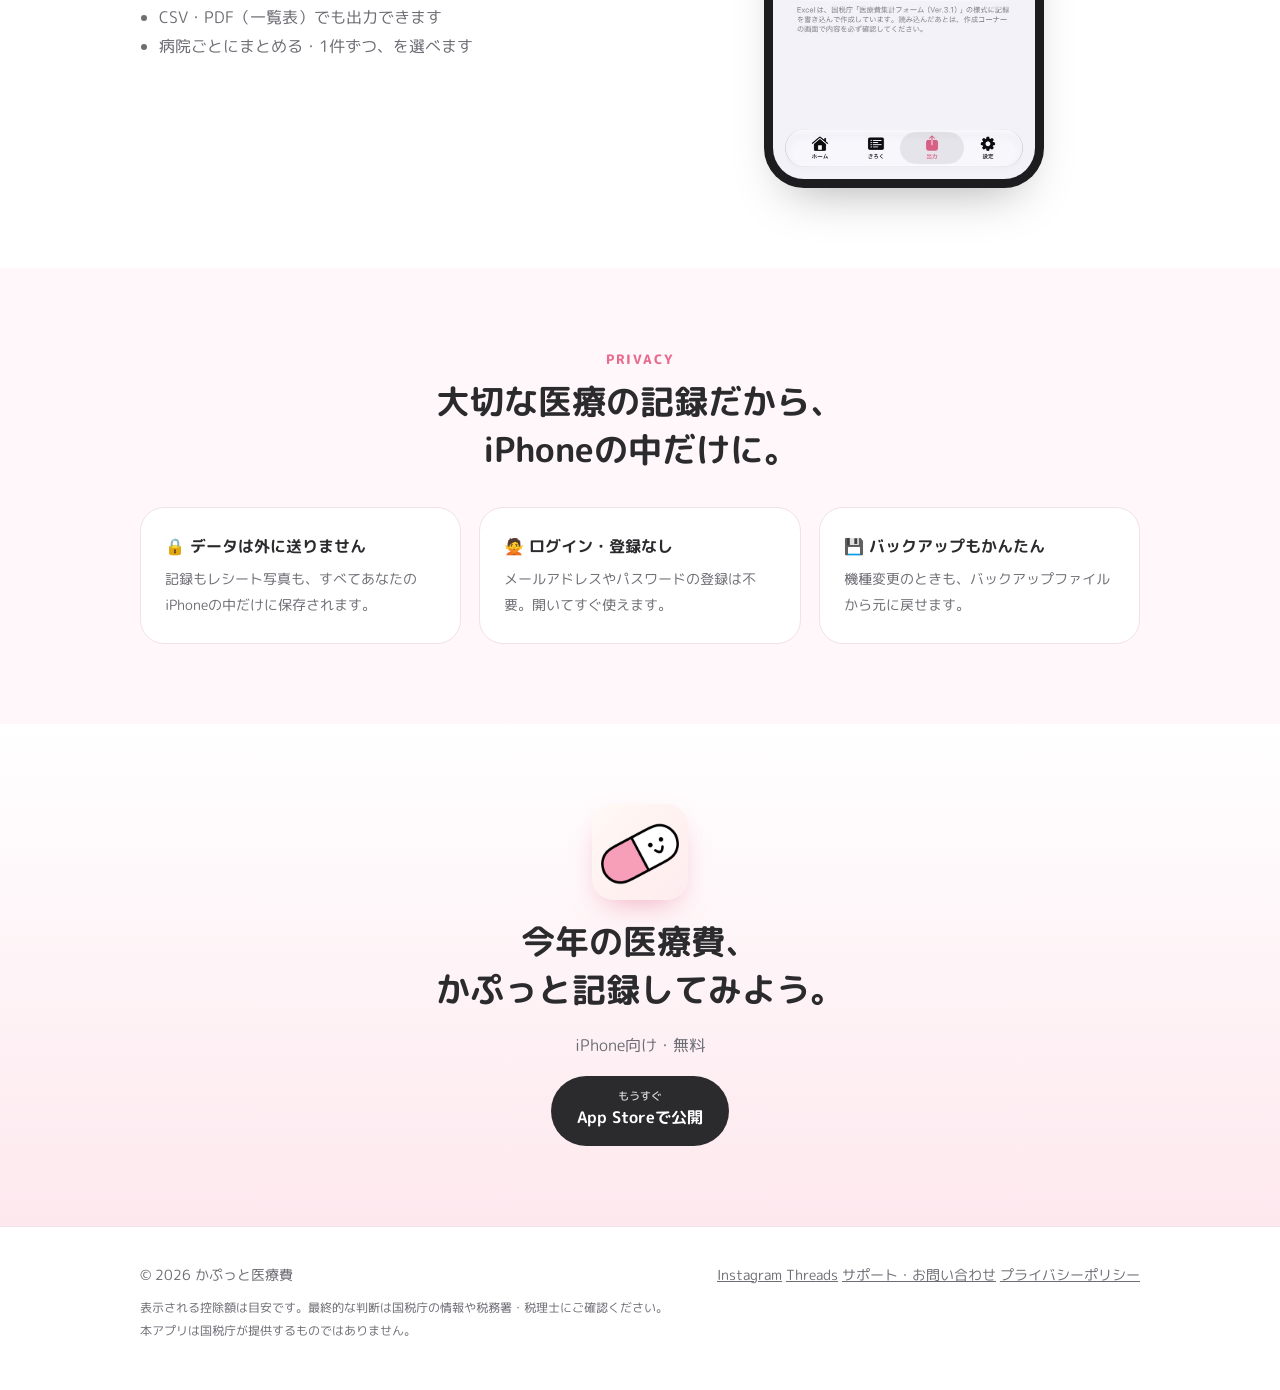
==== commit 5892f82e: "Add files via upload" ====
--- a/index.html
+++ b/index.html
@@ -164,6 +164,8 @@
         本アプリは国税庁が提供するものではありません。</div>
     </div>
     <div>
+      <a href="https://www.instagram.com/kaputto_iryohi/" target="_blank" rel="noopener">Instagram</a>
+      <a href="https://www.threads.com/@kaputto_iryohi" target="_blank" rel="noopener">Threads</a>
       <a href="support.html">サポート・お問い合わせ</a>
       <a href="privacy.html">プライバシーポリシー</a>
     </div>
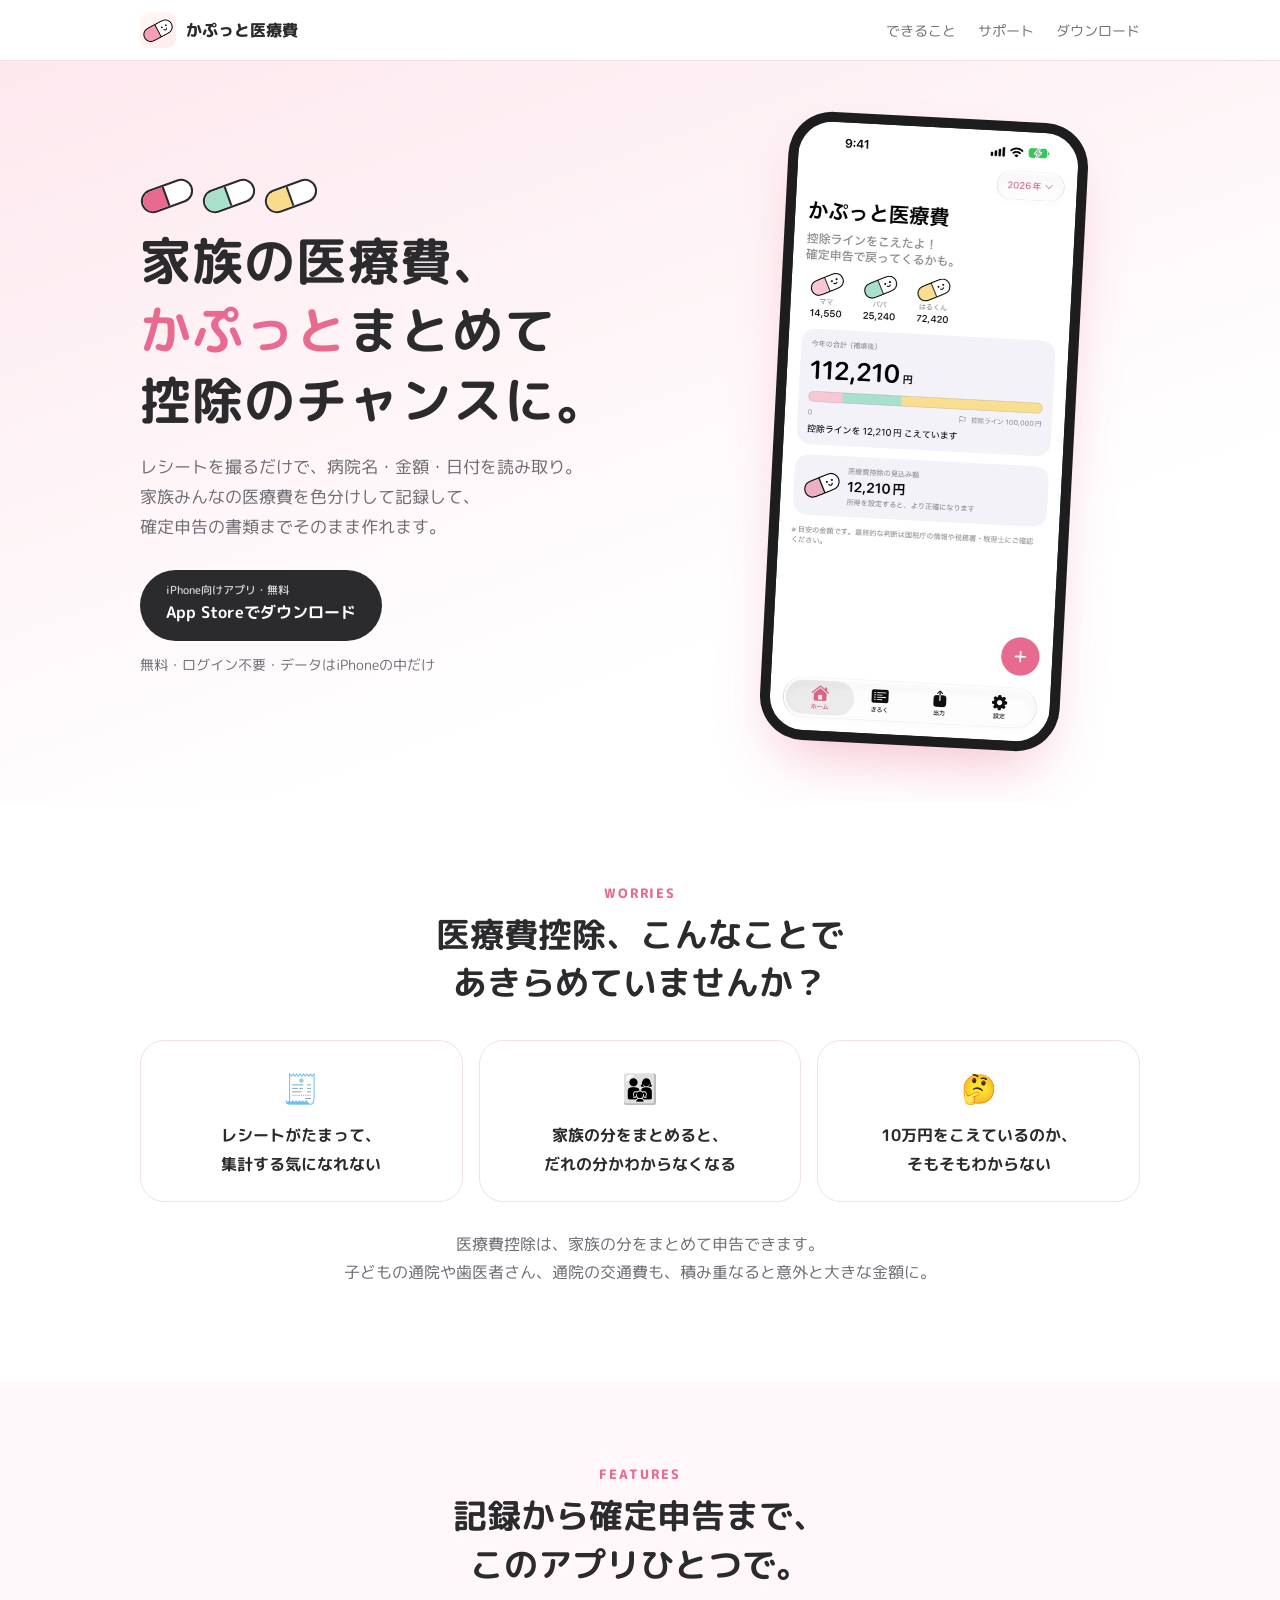
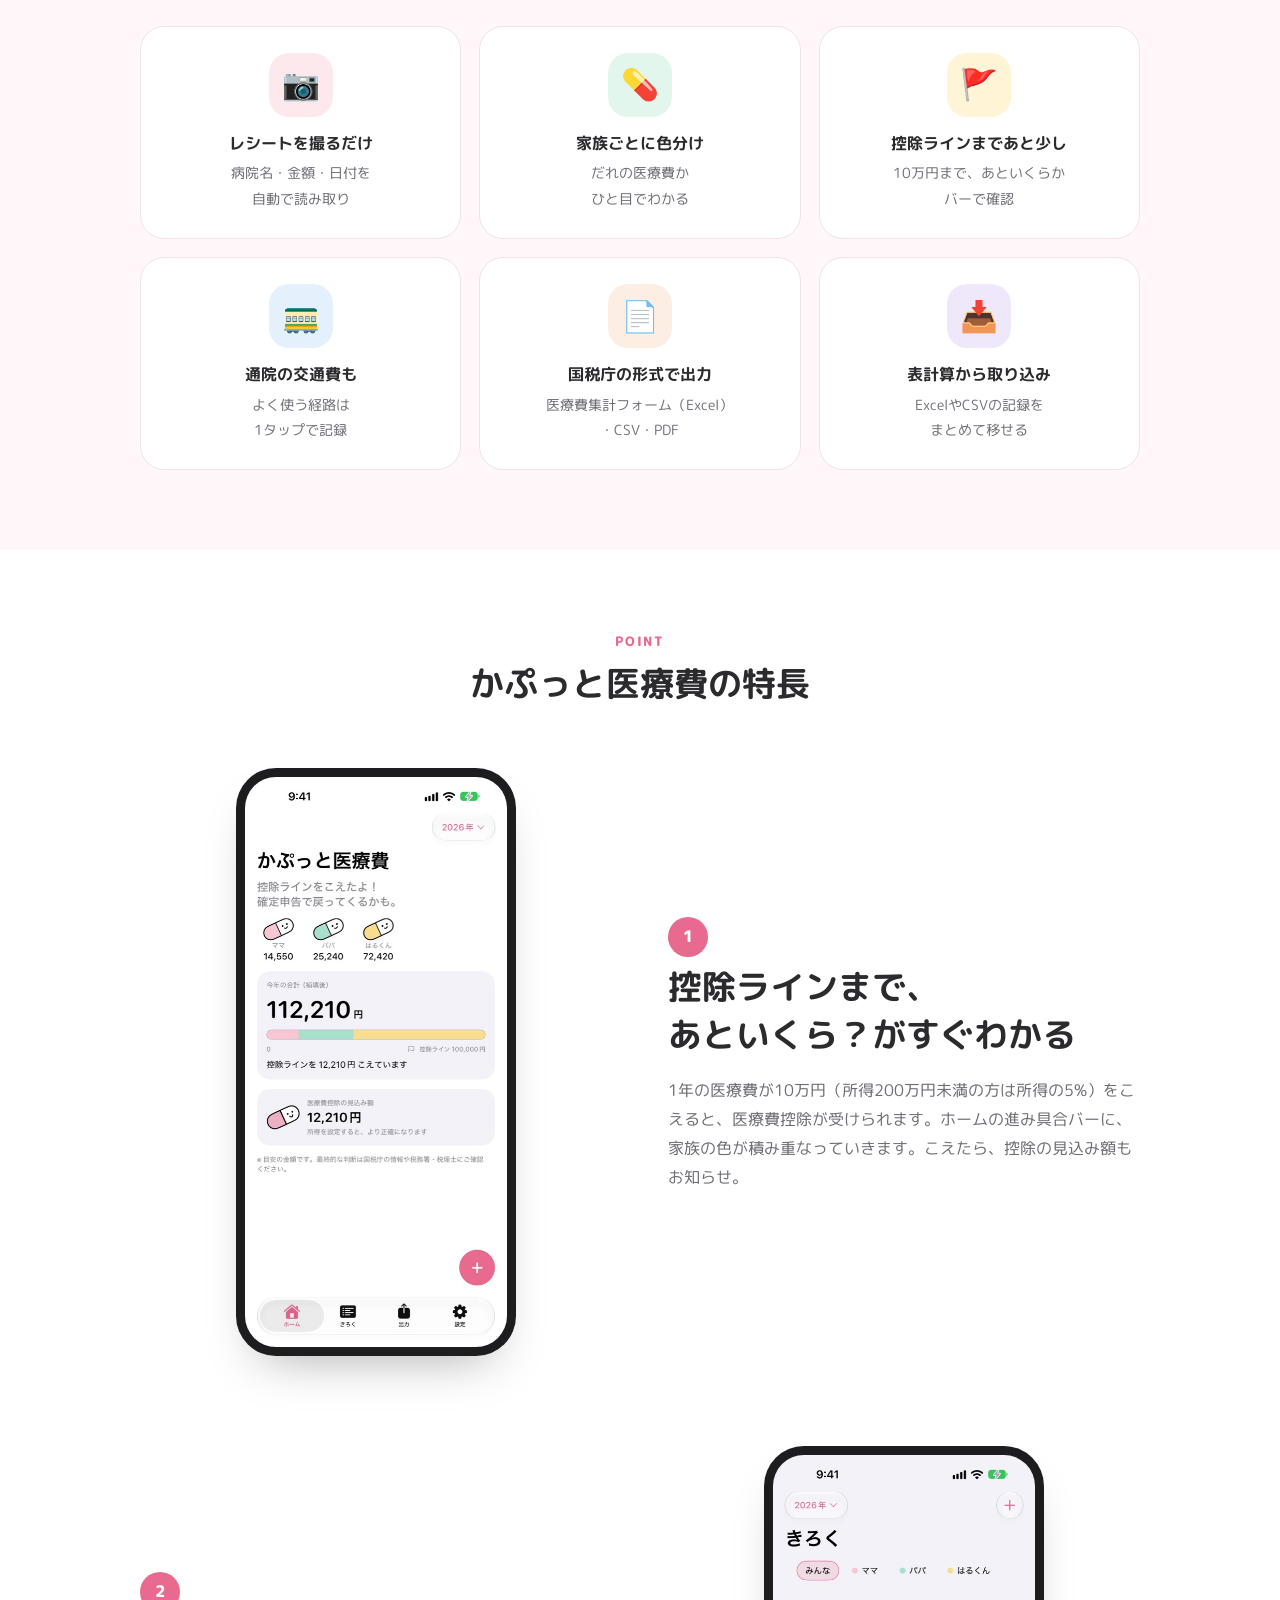
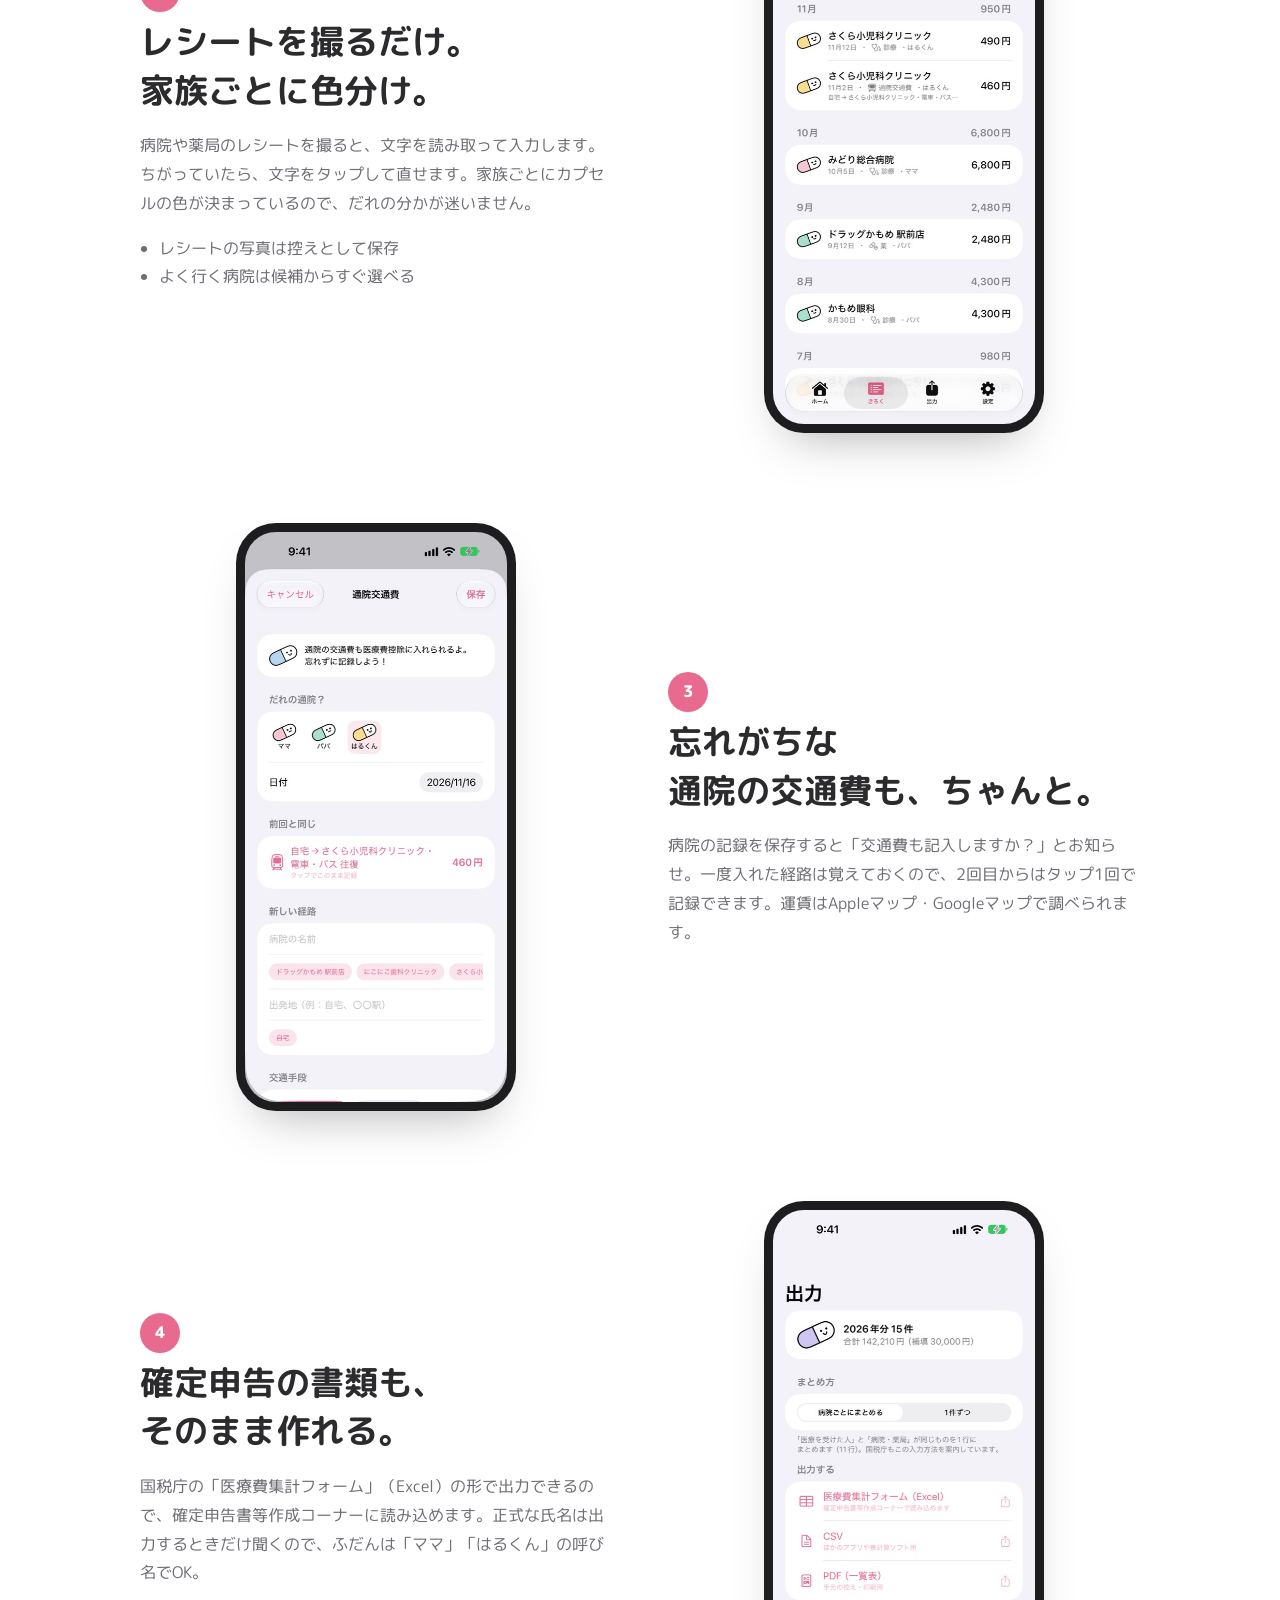
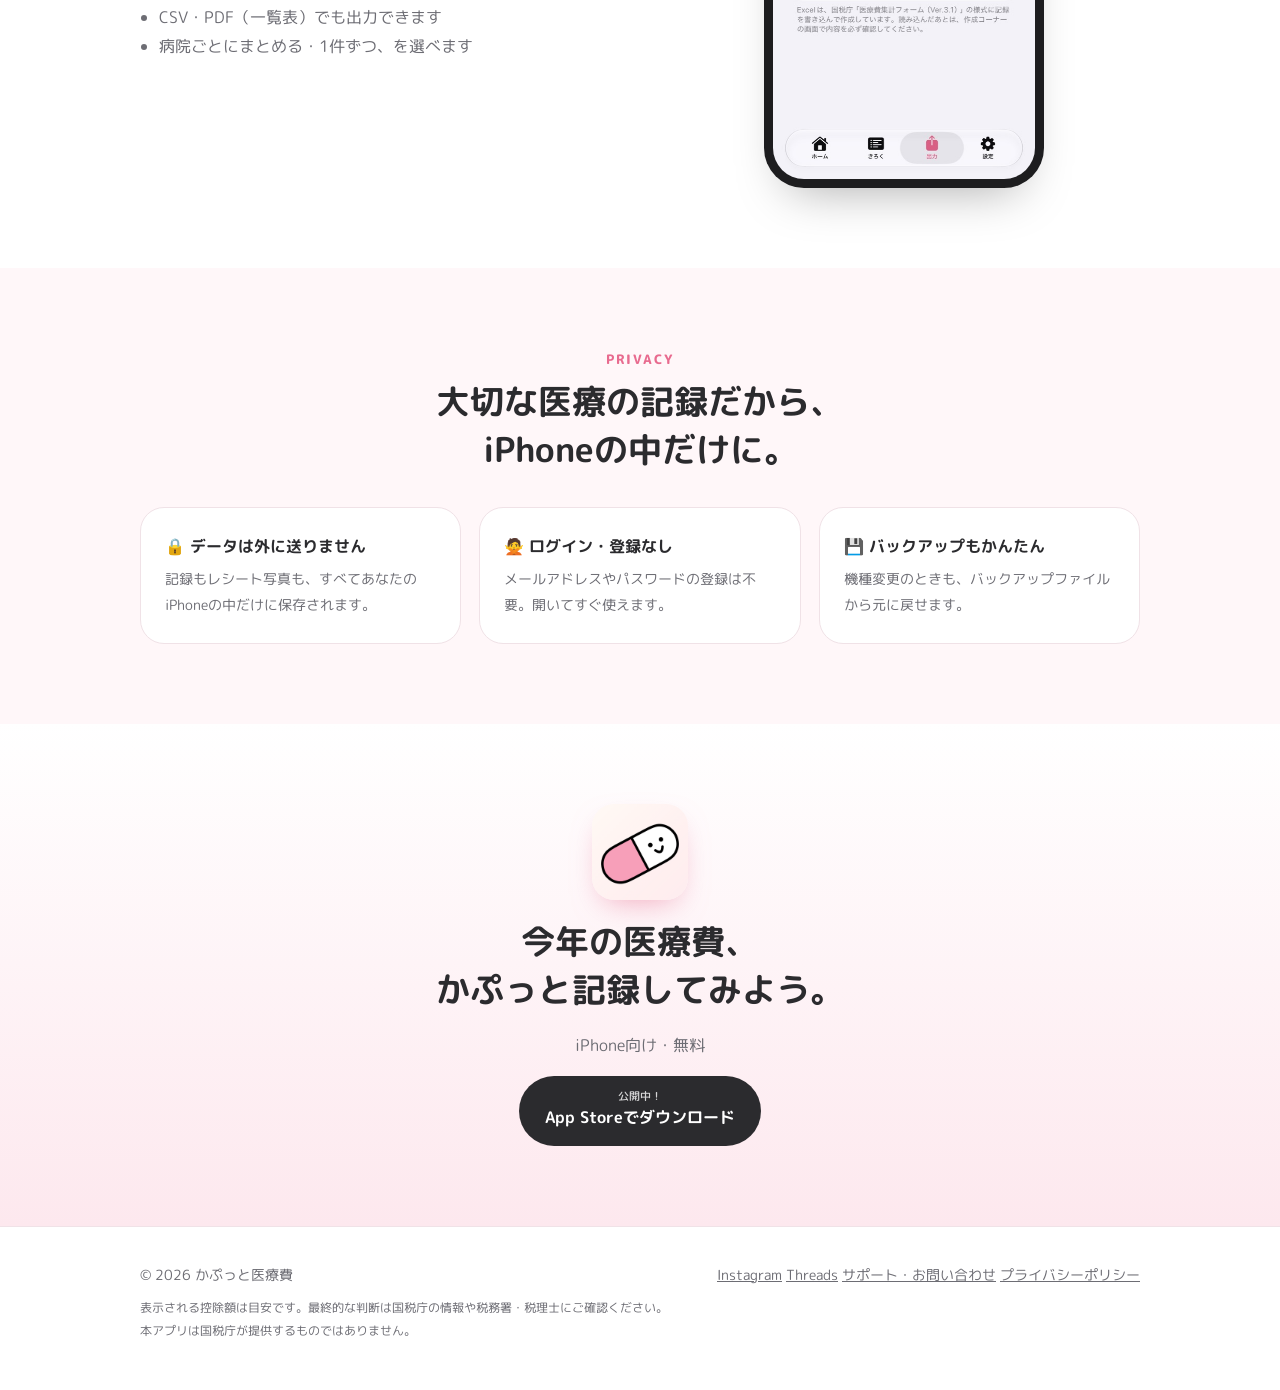
==== commit f34fc735: "Add files via upload" ====
--- a/index.html
+++ b/index.html
@@ -8,6 +8,7 @@
 <meta property="og:title" content="かぷっと医療費">
 <meta property="og:description" content="家族の医療費控除を、かぷっとかんたん記録。">
 <meta property="og:image" content="icon.png">
+<meta name="apple-itunes-app" content="app-id=6835277526">
 <link rel="icon" href="favicon.png">
 <link rel="apple-touch-icon" href="icon.png">
 <link rel="preconnect" href="https://fonts.googleapis.com">
@@ -41,7 +42,7 @@
         <h1>家族の医療費、<br><em>かぷっと</em>まとめて<br>控除のチャンスに。</h1>
         <p class="lead">レシートを撮るだけで、病院名・金額・日付を読み取り。<br class="pc">
           家族みんなの医療費を色分けして記録して、<br class="pc">確定申告の書類までそのまま作れます。</p>
-        <a class="btn" href="#download"><span><small>iPhone向けアプリ</small>App Storeで近日公開</span></a>
+        <a class="btn" href="https://apps.apple.com/jp/app/id6835277526"><span><small>iPhone向けアプリ・無料</small>App Storeでダウンロード</span></a>
         <div class="badge-soon">無料・ログイン不要・データはiPhoneの中だけ</div>
       </div>
       <div class="phone"><img src="01_home.jpg" alt="ホーム画面。今年の医療費の合計と、控除ラインまでの進み具合が表示されている"></div>
@@ -151,7 +152,7 @@
       <img class="icon" src="icon.png" alt="かぷっと医療費のアイコン">
       <h2>今年の医療費、<br>かぷっと記録してみよう。</h2>
       <p class="sub">iPhone向け・無料</p>
-      <a class="btn" href="#download"><span><small>もうすぐ</small>App Storeで公開</span></a>
+      <a class="btn" href="https://apps.apple.com/jp/app/id6835277526"><span><small>公開中！</small>App Storeでダウンロード</span></a>
     </div>
   </section>
 </main>
